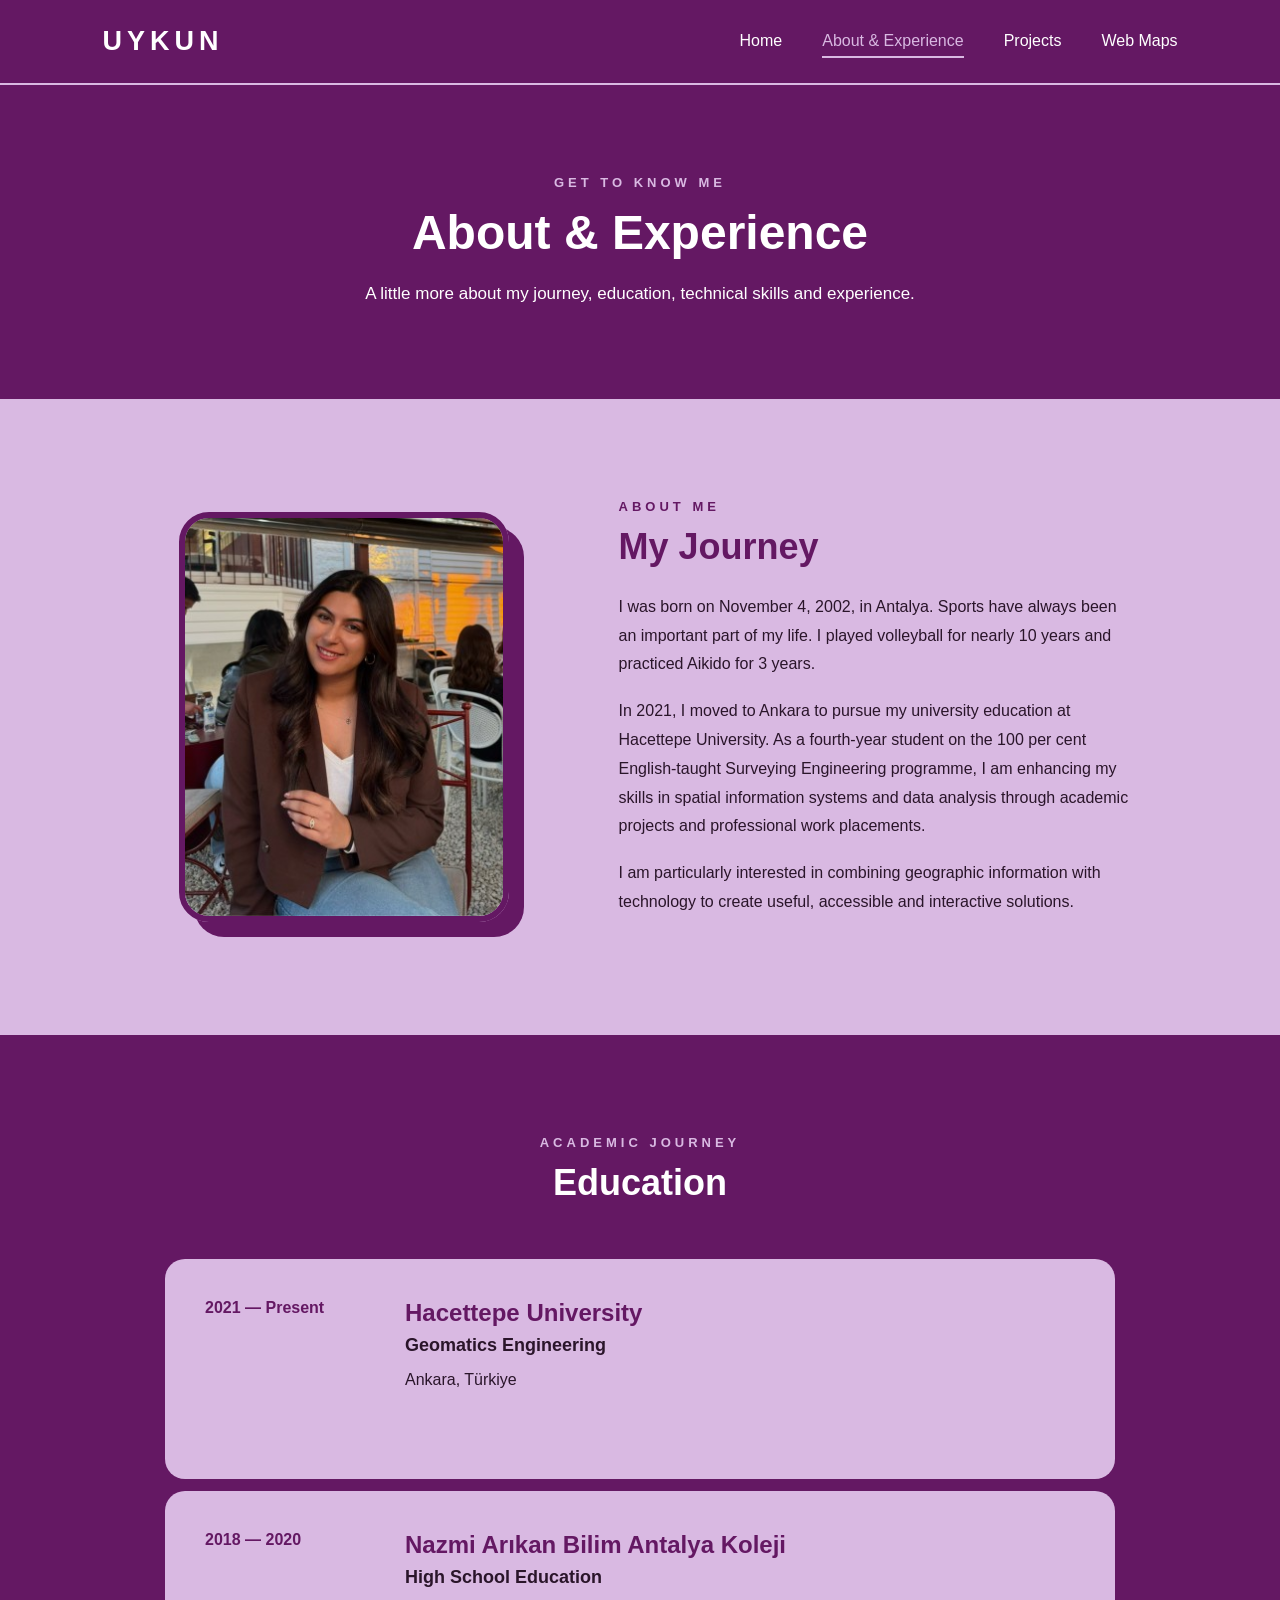
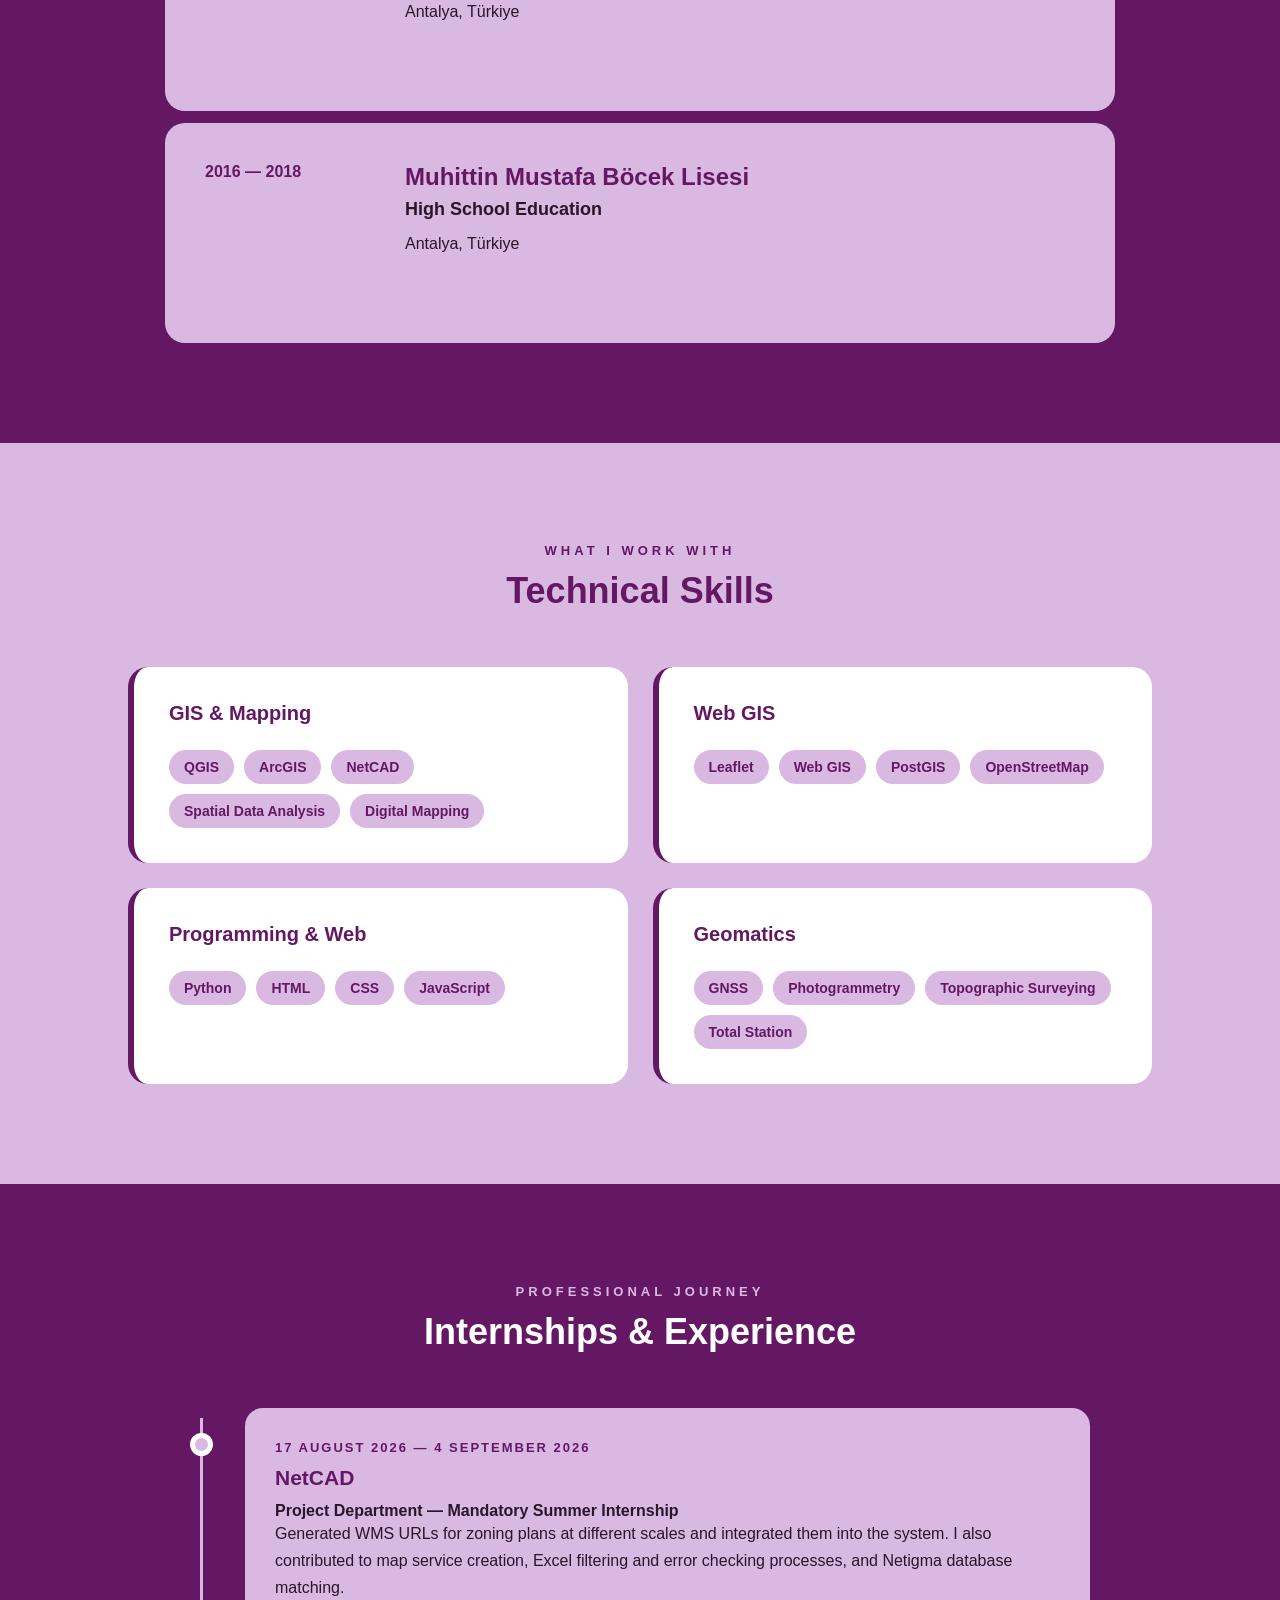
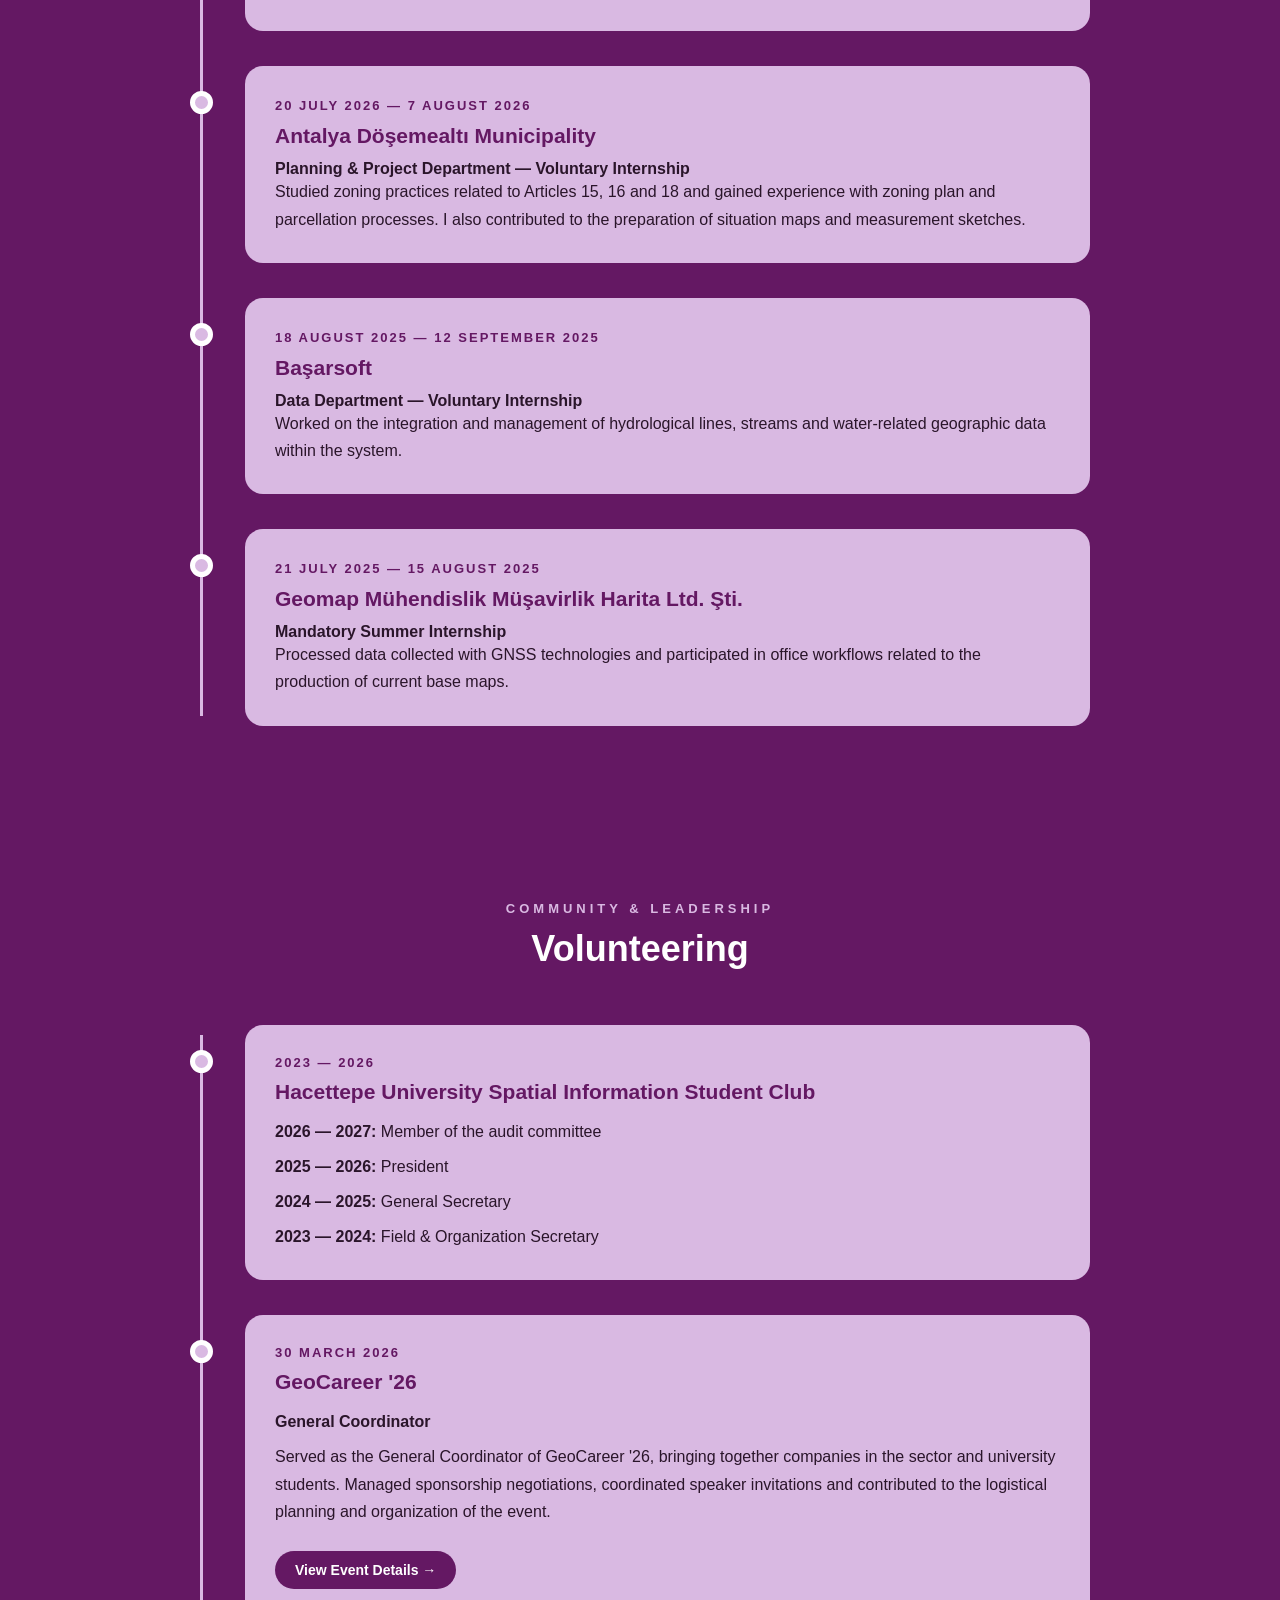
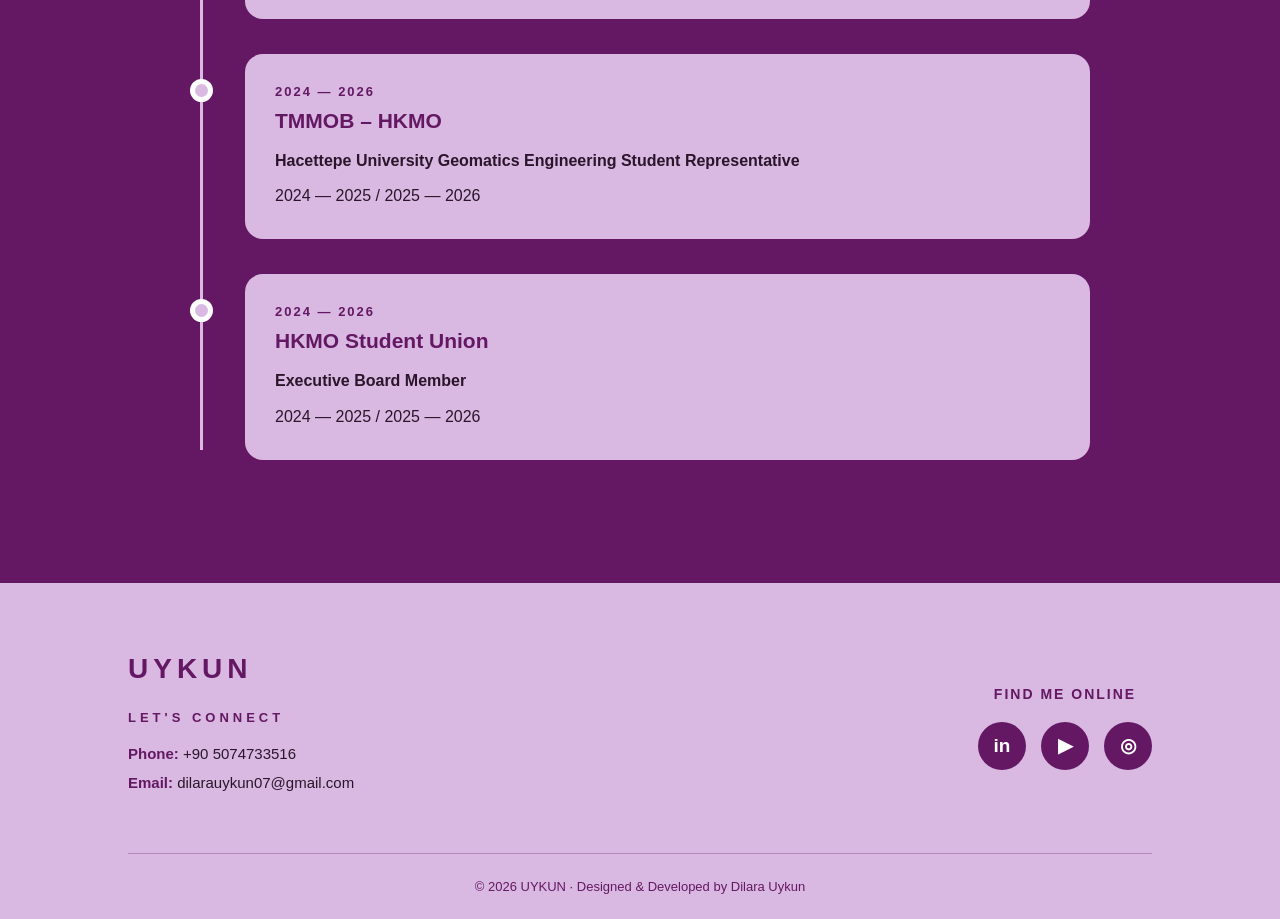
==== about.html @ 628c5885 "Initial portfolio website" ====
<!DOCTYPE html>
<html lang="en">

<head>
    <meta charset="UTF-8">
    <meta name="viewport" content="width=device-width, initial-scale=1.0">

    <title>About & Experience | Uykun</title>

    <link rel="stylesheet" href="css/style.css">
</head>


<body>

    <!-- =========================
         NAVIGATION BAR
    ========================= -->

    <nav class="navbar">

    <a href="index.html" class="logo">UYKUN</a>

    <ul class="nav-links">
        <li><a href="index.html">Home</a></li>

        <li>
            <a href="about.html" class="active">
                About & Experience
            </a>
        </li>

        <li><a href="projects.html">Projects</a></li>

        <li><a href="maps.html">Web Maps</a></li>
    </ul>

</nav>


    <!-- =========================
         ABOUT PAGE HEADER
    ========================= -->

    <section class="about-page-header">

        <p>GET TO KNOW ME</p>

        <h1>About & Experience</h1>

        <p class="about-page-subtitle">
            A little more about my journey, education,
            technical skills and experience.
        </p>

    </section>


    <!-- =========================
         ABOUT ME
    ========================= -->

    <section class="about-me-section">

        <div class="about-me-image">

            <img
                src="images/profile.jpg"
                alt="Dilara Uykun"
            >

        </div>


        <div class="about-me-content">

            <p class="about-small-title">ABOUT ME</p>

            <h2>My Journey</h2>

            <p>
                I was born on November 4, 2002, in Antalya.
                Sports have always been an important part of my life.
                I played volleyball for nearly 10 years and practiced
                Aikido for 3 years.
            </p>

            <p>
                In 2021, I moved to Ankara to pursue my university
                education at Hacettepe University. As a fourth-year 
                student on the 100 per cent English-taught Surveying Engineering programme,
                I am enhancing my skills in spatial information systems and data analysis
                through academic projects and professional work placements.
            </p>

            <p>
                I am particularly interested in combining geographic
                information with technology to create useful,
                accessible and interactive solutions.
            </p>

        </div>

    </section>


    <!-- =========================
     EDUCATION
========================= -->

<section class="education-section">

    <div class="about-section-heading">
        <p>ACADEMIC JOURNEY</p>
        <h2>Education</h2>
    </div>


    <div class="education-list">

        <!-- UNIVERSITY -->

        <div class="education-card">

            <div class="education-year">
                2021 — Present
            </div>

            <div class="education-info">

                <h3>Hacettepe University</h3>

                <h4>Geomatics Engineering</h4>

                <p>Ankara, Türkiye</p>

            </div>

        </div>


        <!-- HIGH SCHOOL 2 -->

        <div class="education-card">

            <div class="education-year">
                2018 — 2020
            </div>

            <div class="education-info">

                <h3>Nazmi Arıkan Bilim Antalya Koleji</h3>

                <h4>High School Education</h4>

                <p>Antalya, Türkiye</p>

            </div>

        </div>


        <!-- HIGH SCHOOL 1 -->

        <div class="education-card">

            <div class="education-year">
                2016 — 2018
            </div>

            <div class="education-info">

                <h3>Muhittin Mustafa Böcek Lisesi</h3>

                <h4>High School Education</h4>

                <p>Antalya, Türkiye</p>

            </div>

        </div>

    </div>

</section>


    <!-- =========================
         TECHNICAL SKILLS
    ========================= -->

    <section class="skills-section">

        <div class="skills-heading">

            <p>WHAT I WORK WITH</p>

            <h2>Technical Skills</h2>

        </div>


        <div class="skills-grid">


            <!-- GIS -->

            <div class="skill-box">

                <h3>GIS & Mapping</h3>

                <div class="skill-tags">
                    <span>QGIS</span>
                    <span>ArcGIS</span>
                    <span>NetCAD</span>
                    <span>Spatial Data Analysis</span>
                    <span>Digital Mapping</span>
                </div>

            </div>


            <!-- WEB GIS -->

            <div class="skill-box">

                <h3>Web GIS</h3>

                <div class="skill-tags">
                    <span>Leaflet</span>
                    <span>Web GIS</span>
                    <span>PostGIS</span>
                    <span>OpenStreetMap</span>
                </div>

            </div>


            <!-- PROGRAMMING -->

            <div class="skill-box">

                <h3>Programming & Web</h3>

                <div class="skill-tags">
                    <span>Python</span>
                    <span>HTML</span>
                    <span>CSS</span>
                    <span>JavaScript</span>
                </div>

            </div>


            <!-- GEOMATICS -->

            <div class="skill-box">

                <h3>Geomatics</h3>

                <div class="skill-tags">
                    <span>GNSS</span>
                    <span>Photogrammetry</span>
                    <span>Topographic Surveying</span>
                    <span>Total Station</span>
                </div>

            </div>


        </div>

    </section>


    <!-- =========================
     EXPERIENCE
========================= -->

<section class="experience-section">

    <div class="about-section-heading">
        <p>PROFESSIONAL JOURNEY</p>
        <h2>Internships & Experience</h2>
    </div>


    <div class="timeline">

        <!-- NETCAD -->

        <div class="timeline-item">

            <div class="timeline-dot"></div>

            <div class="timeline-content">

                <span>17 AUGUST 2026 — 4 SEPTEMBER 2026</span>

                <h3>NetCAD</h3>

                <h4>Project Department — Mandatory Summer Internship</h4>

                <p>
                    Generated WMS URLs for zoning plans at different scales
                    and integrated them into the system. I also contributed
                    to map service creation, Excel filtering and error
                    checking processes, and Netigma database matching.
                </p>

            </div>

        </div>


        <!-- DÖŞEMEALTI MUNICIPALITY -->

        <div class="timeline-item">

            <div class="timeline-dot"></div>

            <div class="timeline-content">

                <span>20 JULY 2026 — 7 AUGUST 2026</span>

                <h3>Antalya Döşemealtı Municipality</h3>

                <h4>Planning & Project Department — Voluntary Internship</h4>

                <p>
                    Studied zoning practices related to Articles 15, 16
                    and 18 and gained experience with zoning plan and
                    parcellation processes. I also contributed to the
                    preparation of situation maps and measurement sketches.
                </p>

            </div>

        </div>


        <!-- BAŞARSOFT -->

        <div class="timeline-item">

            <div class="timeline-dot"></div>

            <div class="timeline-content">

                <span>18 AUGUST 2025 — 12 SEPTEMBER 2025</span>

                <h3>Başarsoft</h3>

                <h4>Data Department — Voluntary Internship</h4>

                <p>
                    Worked on the integration and management of
                    hydrological lines, streams and water-related
                    geographic data within the system.
                </p>

            </div>

        </div>


        <!-- GEOMAP -->

        <div class="timeline-item">

            <div class="timeline-dot"></div>

            <div class="timeline-content">

                <span>21 JULY 2025 — 15 AUGUST 2025</span>

                <h3>Geomap Mühendislik Müşavirlik Harita Ltd. Şti.</h3>

                <h4>Mandatory Summer Internship</h4>

                <p>
                    Processed data collected with GNSS technologies
                    and participated in office workflows related to
                    the production of current base maps.
                </p>

            </div>

        </div>

    </div>

</section>
<!-- =====================================================
     VOLUNTEERING
===================================================== -->

<section class="volunteering-section">

    <!-- TITLE -->

    <div class="volunteering-heading">

        <p>COMMUNITY & LEADERSHIP</p>

        <h2>Volunteering</h2>

    </div>


    <!-- TIMELINE -->

    <div class="volunteering-timeline">


        <!-- =================================================
             01 - SPATIAL INFORMATION STUDENT CLUB
        ================================================== -->

        <div class="volunteer-item">

            <div class="volunteer-dot"></div>

            <div class="volunteer-content">

                <span>2023 — 2026</span>

                <h3>
                    Hacettepe University Spatial Information Student Club
                </h3>

                <p>
                    <strong>2026 — 2027:</strong>
                    Member of the audit committee
                </p>

                <p>
                    <strong>2025 — 2026:</strong>
                    President
                </p>

                <p>
                    <strong>2024 — 2025:</strong>
                    General Secretary
                </p>

                <p>
                    <strong>2023 — 2024:</strong>
                    Field & Organization Secretary
                </p>

            </div>

        </div>


        <!-- =================================================
             02 - GEOCAREER '26
        ================================================== -->

        <div class="volunteer-item">

            <div class="volunteer-dot"></div>

            <div class="volunteer-content">

                <span>30 MARCH 2026</span>

                <h3>GeoCareer '26</h3>

                <p>
                    <strong>General Coordinator</strong>
                </p>

                <p>
                    Served as the General Coordinator of GeoCareer '26,
                    bringing together companies in the sector and
                    university students.
                    Managed sponsorship negotiations, coordinated
                    speaker invitations and contributed to the
                    logistical planning and organization of the event.
                </p>
                
                <a href="geocareer.html" class="experience-detail-button">
                    View Event Details →
                </a>
            </div>

        </div>


        <!-- =================================================
             03 - TMMOB / HKMO
        ================================================== -->

        <div class="volunteer-item">

            <div class="volunteer-dot"></div>

            <div class="volunteer-content">

                <span>2024 — 2026</span>

                <h3>TMMOB – HKMO</h3>

                <p>
                    <strong>
                        Hacettepe University Geomatics Engineering
                        Student Representative
                    </strong>
                </p>

                <p>
                    2024 — 2025 / 2025 — 2026
                </p>

            </div>

        </div>


        <!-- =================================================
             04 - HKMO STUDENT UNION
        ================================================== -->

        <div class="volunteer-item">

            <div class="volunteer-dot"></div>

            <div class="volunteer-content">

                <span>2024 — 2026</span>

                <h3>HKMO Student Union</h3>

                <p>
                    <strong>Executive Board Member</strong>
                </p>

                <p>
                    2024 — 2025 / 2025 — 2026
                </p>

            </div>

        </div>


    </div>

</section>

<!-- =========================
     CONTACT / FOOTER
========================= -->

<footer class="footer">

    <div class="footer-content">

        <!-- LEFT SIDE -->
        <div class="footer-left">

            <h2>UYKUN</h2>

            <p class="footer-title">LET'S CONNECT</p>

            <div class="contact-info">

                <p>
                    <strong>Phone:</strong>
                    <a href="tel:+905074733516">
                        +90 5074733516
                    </a>
                </p>

                <p>
                    <strong>Email:</strong>
                    <a href="mailto:dilarauykun07@gmail.com">
                        dilarauykun07@gmail.com
                    </a>
                </p>

            </div>

        </div>


        <!-- RIGHT SIDE -->
        <div class="footer-right">

            <p>FIND ME ONLINE</p>

            <div class="social-links">

                <!-- LINKEDIN -->
                <a href="https://www.linkedin.com/in/dilara-uykun-141466331/?isSelfProfile=true"
                   target="_blank"
                   rel="noopener noreferrer"
                   class="social-button"
                   aria-label="LinkedIn">
                    in
                </a>

                <!-- YOUTUBE -->
                <a href="https://www.youtube.com/@Uykundilara_"
                   target="_blank"
                   rel="noopener noreferrer"
                   class="social-button"
                   aria-label="YouTube">
                    ▶
                </a>

                <!-- INSTAGRAM -->
                <a href="https://www.instagram.com/uykundilara_/?hl=tr"
                   target="_blank"
                   rel="noopener noreferrer"
                   class="social-button"
                   aria-label="Instagram">
                    ◎
                </a>

            </div>

        </div>

    </div>

    <!-- BOTTOM -->
    <div class="footer-bottom">

        <p>
            © 2026 UYKUN · Designed & Developed by Dilara Uykun
        </p>

    </div>

</footer>

</body>

</html>
---- css/style.css ----
/* =========================================================
   UYKUN - PERSONAL WEB GIS PORTFOLIO
   Main Stylesheet
========================================================= */


/* =========================================================
   1. GENERAL
========================================================= */

* {
    margin: 0;
    padding: 0;
    box-sizing: border-box;
}

html {
    scroll-behavior: smooth;
}

body {
    font-family: Arial, Helvetica, sans-serif;
    color: #2A152A;
    background-color: #D9B9E2;
}

a {
    text-decoration: none;
}


/* =========================================================
   2. NAVIGATION BAR
========================================================= */

.navbar {
    width: 100%;
    height: 85px;

    background-color: #641863;

    display: flex;
    align-items: center;
    justify-content: space-between;

    padding: 0 8%;
    
     /* Navbar altındaki açık mor çizgi */
    border-bottom: 2px solid #D9B9E2;
}


/* UYKUN LOGO */

.logo {
    color: #ffffff;

    font-size: 27px;
    font-weight: 700;

    letter-spacing: 5px;

    text-decoration: none;
}


/* NAVIGATION LINKS */

.nav-links {
    display: flex;
    align-items: center;

    gap: 40px;

    list-style: none;

    margin: 0;
    padding: 0;
}

.nav-links a {
    color: #ffffff;

    font-size: 16px;
    font-weight: 500;

    transition: 0.3s;
}

.nav-links a:hover {
    color: #D9B9E2;
}


/* =========================================================
   3. HERO / ABOUT INTRODUCTION
========================================================= */

.hero {
    min-height: 620px;

    background-color: #D9B9E2;

    display: flex;
    align-items: center;
    justify-content: space-between;

    padding: 70px 10%;
}


/* HERO LEFT SIDE */

.hero-text {
    width: 52%;
}


/* HELLO I'M */

.small-title {
    color: #641863;

    font-size: 14px;
    font-weight: bold;

    letter-spacing: 4px;

    margin-bottom: 15px;
}


/* DILARA UYKUN */

.hero h1 {
    color: #641863;

    font-size: 64px;

    margin-bottom: 10px;
}


/* GEOMATICS ENGINEERING STUDENT */

.hero h2 {
    color: #2A152A;

    font-size: 23px;
    font-weight: 500;

    margin-bottom: 25px;
}


/* ABOUT TEXT */

.hero-description {
    max-width: 650px;

    font-size: 17px;
    line-height: 1.8;

    margin-bottom: 35px;
}


/* ABOUT ME BUTTON */

.about-button {
    display: inline-block;

    background-color: #641863;
    color: #ffffff;

    padding: 14px 28px;

    border-radius: 30px;

    font-weight: bold;

    transition: 0.3s;
}

.about-button:hover {
    background-color: #4d124c;

    transform: translateY(-3px);
}


/* =========================================================
   4. HERO IMAGE
========================================================= */

.hero-image {
    width: 38%;

    display: flex;
    justify-content: center;
}

.hero-image img {
    width: 360px;
    height: 430px;

    object-fit: cover;

    border-radius: 30px;

    border: 6px solid #641863;

    box-shadow: 15px 15px 0 #641863;
}


/* =========================================================
   5. ABOUT SUMMARY
========================================================= */

.about-summary {
    background-color: #641863;

    padding: 90px 10% 110px;

    color: #ffffff;
}


/* ABOUT SECTION TITLE */

.section-heading {
    text-align: center;

    margin-bottom: 55px;
}


/* ABOUT ME */

.section-heading p {
    color: #D9B9E2;

    font-size: 13px;
    font-weight: bold;

    letter-spacing: 4px;

    margin-bottom: 12px;
}


/* A LITTLE ABOUT MY JOURNEY */

.section-heading h2 {
    color: #ffffff;

    font-size: 36px;
    font-weight: bold;
}


/* =========================================================
   6. ABOUT CARDS
========================================================= */

.cards {
    display: flex;
    justify-content: center;

    gap: 30px;
}


/* INDIVIDUAL CARD */

.card {
    width: 32%;

    min-height: 300px;

    background-color: #D9B9E2;
    color: #2A152A;

    padding: 40px 30px;

    border-radius: 20px;

    transition: 0.3s;
}

.card:hover {
    transform: translateY(-10px);

    box-shadow: 0 15px 30px rgba(0, 0, 0, 0.15);
}


/* CARD ICON */

.card-icon {
    font-size: 35px;

    margin-bottom: 25px;
}


/* CARD TITLE */

.card h3 {
    color: #641863;

    font-size: 20px;

    margin-bottom: 18px;
}


/* CARD TEXT */

.card p {
    line-height: 1.7;

    margin-bottom: 25px;
}


/* LEARN MORE */

.card a {
    color: #641863;

    font-weight: bold;
}


/* =========================================================
   7. HOME PROJECTS
========================================================= */

.home-projects {
    background-color: #D9B9E2;

    padding: 100px 10%;
}


/* PROJECTS HEADING */

.projects-heading {
    text-align: center;

    margin-bottom: 50px;
}


/* MY WORK */

.projects-heading > p:first-child {
    color: #641863;

    font-size: 13px;
    font-weight: bold;

    letter-spacing: 4px;

    margin-bottom: 12px;
}


/* PROJECTS */

.projects-heading h2 {
    color: #641863;

    font-size: 36px;
    font-weight: bold;

    margin-bottom: 15px;
}


/* PROJECTS INTRO */

.projects-intro {
    max-width: 600px;

    margin-left: auto;
    margin-right: auto;

    font-size: 16px;
    line-height: 1.7;

    text-align: center;
}


/* =========================================================
   8. PROJECT LIST
========================================================= */

.project-list {
    display: flex;
    flex-direction: column;

    gap: 18px;
}


/* INDIVIDUAL PROJECT */

.project-item {
    min-height: 100px;

    background-color: #ffffff;

    border-radius: 15px;

    border-left: 6px solid #641863;

    padding: 25px 35px;

    display: flex;
    align-items: center;

    transition: 0.3s;
}


/* PROJECT NUMBER */

.project-number {
    color: #641863;

    font-size: 14px;
    font-weight: bold;

    margin-right: 35px;
}


/* PROJECT TITLE */

.project-item h3 {
    color: #2A152A;

    font-size: 19px;
    font-weight: 600;

    flex: 1;
}


/* PROJECT ARROW */

.project-arrow {
    color: #641863;

    font-size: 28px;

    transition: 0.3s;
}


/* PROJECT HOVER */

.project-item:hover {
    transform: translateX(10px);

    box-shadow: 0 10px 25px rgba(100, 24, 99, 0.15);
}

.project-item:hover .project-arrow {
    transform: translateX(6px);
}


/* =========================================================
   9. PROJECTS BUTTON
========================================================= */

.projects-button-container {
    margin-top: 45px;

    text-align: center;
}

.projects-button {
    display: inline-block;

    background-color: #641863;
    color: #ffffff;

    padding: 15px 30px;

    border-radius: 30px;

    font-weight: bold;

    transition: 0.3s;
}

.projects-button:hover {
    background-color: #4d124c;

    transform: translateY(-3px);
}


/* =========================================================
   10. HOME WEB MAP
========================================================= */

.home-map {
    background-color: #641863;

    padding: 100px 10% 110px;

    color: #ffffff;
}


/* WEB MAP HEADING */

.map-heading {
    text-align: center;

    margin-bottom: 50px;
}


/* WEB GIS */

.map-heading > p:first-child {
    color: #D9B9E2;

    font-size: 13px;
    font-weight: bold;

    letter-spacing: 4px;

    margin-bottom: 12px;
}


/* WEB MAP */

.map-heading h2 {
    color: #ffffff;

    font-size: 36px;
    font-weight: bold;

    margin-bottom: 15px;
}


/* WEB MAP DESCRIPTION */

.map-intro {
    max-width: 600px;

    margin-left: auto;
    margin-right: auto;

    color: #ffffff;

    font-size: 16px;
    line-height: 1.7;

    text-align: center;
}


/* =========================================================
   11. LEAFLET MAP
========================================================= */

.map-container {
    width: 100%;
    max-width: 1200px;

    margin: 0 auto;

    padding: 8px;

    background-color: #D9B9E2;

    border-radius: 22px;

    box-shadow: 0 15px 35px rgba(0, 0, 0, 0.20);
}


/* ACTUAL MAP */

#homeMap {
    width: 100%;
    height: 500px;

    border-radius: 16px;

    overflow: hidden;
}


/* =========================================================
   12. WEB MAP BUTTON
========================================================= */

.map-button-container {
    margin-top: 45px;

    text-align: center;
}

.map-button {
    display: inline-block;

    background-color: #D9B9E2;
    color: #641863;

    padding: 15px 30px;

    border-radius: 30px;

    font-weight: bold;

    transition: 0.3s;
}

.map-button:hover {
    background-color: #ffffff;

    transform: translateY(-3px);
}


/* =========================================================
   13. RESPONSIVE DESIGN
========================================================= */

@media (max-width: 850px) {


    /* NAVBAR */

    .navbar {
        height: auto;

        padding: 25px 8%;

        flex-direction: column;

        gap: 20px;
    }

    .nav-links {
        gap: 15px;

        flex-wrap: wrap;

        justify-content: center;
    }


    /* HERO */

    .hero {
        flex-direction: column;

        text-align: center;

        padding: 60px 8%;
    }

    .hero-text {
        width: 100%;
    }

    .hero h1 {
        font-size: 45px;
    }

    .hero-description {
        margin-left: auto;
        margin-right: auto;
    }


    /* HERO IMAGE */

    .hero-image {
        width: 100%;

        margin-top: 60px;
    }

    .hero-image img {
        width: 280px;
        height: 350px;
    }


    /* ABOUT CARDS */

    .cards {
        flex-direction: column;
    }

    .card {
        width: 100%;
    }


    /* PROJECTS */

    .home-projects {
        padding: 70px 8%;
    }

    .project-item {
        padding: 22px 20px;
    }

    .project-number {
        margin-right: 20px;
    }

    .project-item h3 {
        font-size: 16px;
    }


    /* WEB MAP */

    .home-map {
        padding: 70px 8%;
    }

    #homeMap {
        height: 350px;
    }

    .map-container {
        padding: 6px;
    }

}


/* =========================================================
   14. SMALL MOBILE SCREENS
========================================================= */

@media (max-width: 550px) {

    .logo {
        font-size: 23px;
    }

    .nav-links {
        flex-direction: column;

        gap: 12px;
    }

    .hero h1 {
        font-size: 38px;
    }

    .hero h2 {
        font-size: 20px;
    }

    .section-heading h2,
    .projects-heading h2,
    .map-heading h2 {
        font-size: 30px;
    }

    .project-item {
        padding: 20px 15px;
    }

    .project-number {
        margin-right: 15px;
    }

    #homeMap {
        height: 300px;
    }

}
/* =========================================================
   ABOUT & EXPERIENCE PAGE
========================================================= */


/* =========================================================
   ABOUT PAGE HEADER
========================================================= */

.about-page-header {
    background-color: #641863;
    color: #ffffff;

    padding: 90px 10%;

    text-align: center;
}

.about-page-header > p:first-child {
    color: #D9B9E2;

    font-size: 13px;
    font-weight: bold;

    letter-spacing: 4px;

    margin-bottom: 15px;
}

.about-page-header h1 {
    font-size: 48px;

    margin-bottom: 20px;
}

.about-page-subtitle {
    max-width: 600px;

    margin: 0 auto;

    font-size: 17px;
    line-height: 1.7;
}


/* =========================================================
   ABOUT ME
========================================================= */

.about-me-section {
    background-color: #D9B9E2;

    padding: 100px 10%;

    display: flex;
    align-items: center;
    justify-content: center;

    gap: 80px;
}


/* ABOUT IMAGE */

.about-me-image {
    width: 38%;

    display: flex;
    justify-content: center;
}

.about-me-image img {
    width: 330px;
    height: 410px;

    object-fit: cover;

    border-radius: 30px;

    border: 6px solid #641863;

    box-shadow: 15px 15px 0 #641863;
}


/* ABOUT TEXT */

.about-me-content {
    width: 50%;
}

.about-small-title {
    color: #641863;

    font-size: 13px;
    font-weight: bold;

    letter-spacing: 4px;

    margin-bottom: 12px;
}

.about-me-content h2 {
    color: #641863;

    font-size: 36px;

    margin-bottom: 25px;
}

.about-me-content p:not(.about-small-title) {
    font-size: 16px;
    line-height: 1.8;

    margin-bottom: 18px;
}


/* =========================================================
   EDUCATION
========================================================= */

.education-section {
    background-color: #641863;
    color: #ffffff;

    padding: 100px 10%;
}

/* EDUCATION LIST */

.education-list {
    max-width: 950px;
    margin: 0 auto;

    display: flex;
    flex-direction: column;

    gap: 12px;
}

/* EDUCATION CARD */

.education-card {
    width: 100%;
    min-height: 220px;

    background-color: #D9B9E2;
    color: #2A152A;

    padding: 40px 50px;

    border-radius: 20px;

    display: flex;
    align-items: flex-start;

    gap: 50px;

    transition: 0.3s;
}

/* REUSABLE DARK SECTION HEADING */

.about-section-heading {
    text-align: center;

    margin-bottom: 55px;
}

.about-section-heading p {
    color: #D9B9E2;

    font-size: 13px;
    font-weight: bold;

    letter-spacing: 4px;

    margin-bottom: 12px;
}

.about-section-heading h2 {
    color: #ffffff;

    font-size: 36px;
}


/* EDUCATION CARD */

.education-card {
    max-width: 950px;

    margin: 0 auto;

    background-color: #D9B9E2;
    color: #2A152A;

    padding: 40px;

    border-radius: 20px;

    display: flex;

    gap: 50px;

    transition: 0.3s;
}

.education-card:hover {
    transform: translateY(-7px);

    box-shadow: 0 15px 30px rgba(0, 0, 0, 0.20);
}

.education-year {
    min-width: 150px;

    color: #641863;

    font-weight: bold;
}

.education-info h3 {
    color: #641863;

    font-size: 24px;

    margin-bottom: 8px;
}

.education-info h4 {
    font-size: 18px;

    margin-bottom: 10px;
}

.education-info p {
    line-height: 1.7;

    margin-bottom: 10px;
}


/* =========================================================
   TECHNICAL SKILLS
========================================================= */

.skills-section {
    background-color: #D9B9E2;

    padding: 100px 10%;
}


/* SKILLS HEADING */

.skills-heading {
    text-align: center;

    margin-bottom: 55px;
}

.skills-heading p {
    color: #641863;

    font-size: 13px;
    font-weight: bold;

    letter-spacing: 4px;

    margin-bottom: 12px;
}

.skills-heading h2 {
    color: #641863;

    font-size: 36px;
}


/* SKILLS GRID */

.skills-grid {
    max-width: 1100px;

    margin: 0 auto;

    display: grid;

    grid-template-columns: repeat(2, 1fr);

    gap: 25px;
}


/* SKILL BOX */

.skill-box {
    background-color: #ffffff;

    padding: 35px;

    border-radius: 20px;

    border-left: 6px solid #641863;

    transition: 0.3s;
}

.skill-box:hover {
    transform: translateY(-7px);

    box-shadow: 0 12px 25px rgba(100, 24, 99, 0.15);
}

.skill-box h3 {
    color: #641863;

    font-size: 20px;

    margin-bottom: 25px;
}


/* SKILL TAGS */

.skill-tags {
    display: flex;

    flex-wrap: wrap;

    gap: 10px;
}

.skill-tags span {
    background-color: #D9B9E2;
    color: #641863;

    padding: 9px 15px;

    border-radius: 20px;

    font-size: 14px;
    font-weight: 600;
}


/* =========================================================
   EXPERIENCE
========================================================= */

.experience-section {
    background-color: #641863;
    color: #ffffff;

    padding: 100px 10% 120px;
}


/* TIMELINE */

.timeline {
    max-width: 900px;

    margin: 0 auto;

    position: relative;
}


/* VERTICAL LINE */

.timeline::before {
    content: "";

    position: absolute;

    left: 10px;
    top: 10px;
    bottom: 10px;

    width: 3px;

    background-color: #D9B9E2;
}


/* TIMELINE ITEM */

.timeline-item {
    position: relative;

    padding-left: 55px;

    margin-bottom: 35px;
}


/* TIMELINE DOT */

.timeline-dot {
    position: absolute;

    left: 0;
    top: 25px;

    width: 23px;
    height: 23px;

    background-color: #D9B9E2;

    border: 5px solid #ffffff;

    border-radius: 50%;

    z-index: 2;
}


/* TIMELINE CARD */

.timeline-content {
    background-color: #D9B9E2;
    color: #2A152A;

    padding: 30px;

    border-radius: 18px;

    transition: 0.3s;
}

.timeline-content:hover {
    transform: translateX(8px);
}

.timeline-content span {
    color: #641863;

    font-size: 13px;
    font-weight: bold;

    letter-spacing: 2px;
}

.timeline-content h3 {
    color: #641863;

    font-size: 21px;

    margin: 10px 0 12px;
}

.timeline-content p {
    line-height: 1.7;
}


/* =========================================================
   ABOUT PAGE RESPONSIVE
========================================================= */

@media (max-width: 850px) {

    .about-page-header h1 {
        font-size: 38px;
    }


    /* ABOUT ME */

    .about-me-section {
        flex-direction: column;

        padding: 70px 8%;

        gap: 60px;
    }

    .about-me-image,
    .about-me-content {
        width: 100%;
    }

    .about-me-content {
        text-align: center;
    }

    .about-me-image img {
        width: 280px;
        height: 350px;
    }


    /* EDUCATION */

    .education-section {
        padding: 70px 8%;
    }

    .education-card {
        flex-direction: column;

        gap: 15px;
    }


    /* SKILLS */

    .skills-section {
        padding: 70px 8%;
    }

    .skills-grid {
        grid-template-columns: 1fr;
    }


    /* EXPERIENCE */

    .experience-section {
        padding: 70px 8%;
    }

}
.nav-links a.active {
    color: #D9B9E2;
    border-bottom: 2px solid #D9B9E2;
    padding-bottom: 6px;
}

/* =========================================================
   ABOUT PAGE - PROJECTS
========================================================= */

.about-projects-section {
    background-color: #D9B9E2;
    padding: 100px 10% 110px;
}


/* PROJECTS HEADING */

.about-projects-heading {
    text-align: center;
    margin-bottom: 55px;
}

.about-projects-heading > p:first-child {
    color: #641863;

    font-size: 13px;
    font-weight: bold;
    letter-spacing: 4px;

    margin-bottom: 12px;
}

.about-projects-heading h2 {
    color: #641863;

    font-size: 36px;

    margin-bottom: 15px;
}

.about-projects-intro {
    max-width: 600px;

    margin: 0 auto;

    font-size: 16px;
    line-height: 1.7;

    text-align: center;
}


/* PROJECT LIST */

.about-projects-list {
    max-width: 1200px;

    margin: 0 auto;

    display: flex;
    flex-direction: column;

    gap: 15px;
}


/* PROJECT CARD */

.about-project-card {
    width: 100%;

    background-color: #ffffff;

    padding: 35px 40px;

    border-radius: 20px;

    border-left: 6px solid #641863;

    display: flex;

    gap: 35px;

    transition: 0.3s;
}

.about-project-card:hover {
    transform: translateX(8px);

    box-shadow: 0 12px 25px rgba(100, 24, 99, 0.15);
}


/* PROJECT NUMBER */

.about-project-number {
    color: #641863;

    font-size: 15px;
    font-weight: bold;

    padding-top: 5px;
}


/* PROJECT CONTENT */

.about-project-content {
    flex: 1;
}

.about-project-content h3 {
    color: #641863;

    font-size: 21px;

    margin-bottom: 12px;
}

.about-project-content p {
    color: #2A152A;

    line-height: 1.7;

    margin-bottom: 18px;
}


/* TECHNOLOGY TAGS */

.project-technologies {
    display: flex;

    flex-wrap: wrap;

    gap: 8px;
}

.project-technologies span {
    background-color: #D9B9E2;
    color: #641863;

    padding: 7px 13px;

    border-radius: 20px;

    font-size: 13px;
    font-weight: 600;
}


/* VIEW PROJECTS BUTTON */

.about-project-button-container {
    text-align: center;

    margin-top: 45px;
}

.about-project-button {
    display: inline-block;

    background-color: #641863;
    color: #ffffff;

    padding: 15px 30px;

    border-radius: 30px;

    font-weight: bold;

    transition: 0.3s;
}

.about-project-button:hover {
    background-color: #4d124c;

    transform: translateY(-3px);
}


/* RESPONSIVE */

@media (max-width: 850px) {

    .about-projects-section {
        padding: 70px 8%;
    }

    .about-project-card {
        padding: 30px 25px;

        gap: 20px;
    }

}

/* =========================================================
   FOOTER / CONTACT
========================================================= */

.footer {
    background-color: #D9B9E2;
    color: #641863;

    padding: 70px 10% 25px;

    border-top: 3px solid #641863;
}


/* MAIN FOOTER CONTENT */

.footer-content {
    max-width: 1200px;

    margin: 0 auto;

    display: flex;
    justify-content: space-between;
    align-items: center;

    gap: 60px;

    padding-bottom: 50px;
}


/* LEFT SIDE */

.footer-left h2 {
    color: #641863;

    font-size: 28px;
    letter-spacing: 5px;

    margin-bottom: 25px;
}

.footer-title {
    color: #641863;

    font-size: 13px;
    font-weight: bold;

    letter-spacing: 4px;

    margin-bottom: 20px;
}


/* CONTACT INFORMATION */

.contact-info p {
    color: #2A152A;

    margin-bottom: 12px;

    font-size: 15px;
}

.contact-info strong {
    color: #641863;
}

.contact-info a {
    color: #2A152A;

    transition: 0.3s;
}

.contact-info a:hover {
    color: #641863;
}


/* RIGHT SIDE */

.footer-right {
    text-align: center;
}

.footer-right > p {
    color: #641863;

    font-size: 14px;
    font-weight: bold;

    letter-spacing: 2px;

    margin-bottom: 20px;
}


/* SOCIAL MEDIA */

.social-links {
    display: flex;
    justify-content: center;

    gap: 15px;
}


/* SOCIAL BUTTON */

.social-button {
    width: 48px;
    height: 48px;

    background-color: #641863;
    color: #ffffff;

    border-radius: 50%;

    display: flex;
    align-items: center;
    justify-content: center;

    font-size: 19px;
    font-weight: bold;

    transition: 0.3s;
}

.social-button:hover {
    background-color: #4d124c;

    transform: translateY(-5px);
}


/* FOOTER BOTTOM */

.footer-bottom {
    max-width: 1200px;

    margin: 0 auto;

    padding-top: 25px;

    border-top: 1px solid rgba(100, 24, 99, 0.3);

    text-align: center;
}

.footer-bottom p {
    color: #641863;

    font-size: 13px;
}


/* =========================================================
   FOOTER RESPONSIVE
========================================================= */

@media (max-width: 850px) {

    .footer {
        padding: 60px 8% 25px;
    }

    .footer-content {
        flex-direction: column;

        text-align: center;

        gap: 40px;
    }

    .footer-left {
        text-align: center;
    }

}

/* =========================================================
   PROJECTS PAGE
========================================================= */


/* -------------------------
   PROJECTS HEADER
------------------------- */

.projects-page-header {
    background-color: #641863;
    color: #ffffff;

    padding: 90px 10%;

    text-align: center;
}


.projects-page-header > p:first-child {
    color: #D9B9E2;

    font-size: 13px;
    font-weight: bold;

    letter-spacing: 4px;

    margin-bottom: 15px;
}


.projects-page-header h1 {
    color: #ffffff;

    font-size: 48px;

    margin-bottom: 20px;
}


.projects-page-subtitle {
    max-width: 650px;

    margin: 0 auto;

    font-size: 17px;
    line-height: 1.7;
}



/* =========================================================
   PROJECTS SECTION
========================================================= */

.projects-page-section {
    background-color: #D9B9E2;

    padding: 100px 10% 110px;
}


.projects-page-container {
    width: 100%;

    max-width: 1200px;

    margin: 0 auto;

    display: flex;
    flex-direction: column;

    gap: 25px;
}



/* =========================================================
   PROJECT CARD
========================================================= */

.project-detail-card {
    width: 100%;

    background-color: #ffffff;

    padding: 45px 50px;

    border-radius: 22px;

    border-left: 7px solid #641863;

    display: flex;

    gap: 45px;

    transition: 0.3s;
}


.project-detail-card:hover {
    transform: translateY(-7px);

    box-shadow: 0 15px 35px rgba(100, 24, 99, 0.16);
}



/* =========================================================
   PROJECT NUMBER
========================================================= */

.project-detail-number {
    color: #641863;

    font-size: 20px;
    font-weight: bold;

    letter-spacing: 2px;

    padding-top: 5px;

    min-width: 40px;
}



/* =========================================================
   PROJECT CONTENT
========================================================= */

.project-detail-content {
    flex: 1;
}


.project-category {
    color: #641863;

    font-size: 12px;
    font-weight: bold;

    letter-spacing: 3px;

    margin-bottom: 12px;
}


.project-detail-content h2 {
    color: #641863;

    font-size: 25px;

    line-height: 1.35;

    margin-bottom: 20px;
}


.project-description {
    color: #2A152A;

    font-size: 15.5px;

    line-height: 1.8;

    margin-bottom: 12px;
}



/* =========================================================
   PROJECT TAGS
========================================================= */

.project-tags {
    display: flex;

    flex-wrap: wrap;

    gap: 9px;

    margin-top: 25px;
}


.project-tags span {
    background-color: #D9B9E2;

    color: #641863;

    padding: 8px 14px;

    border-radius: 20px;

    font-size: 13px;
    font-weight: 600;
}



/* =========================================================
   PROJECT AWARD
========================================================= */

.project-top-line {
    display: flex;

    align-items: center;
    justify-content: space-between;

    gap: 20px;
}


.project-award {
    background-color: #641863;

    color: #ffffff;

    padding: 8px 15px;

    border-radius: 20px;

    font-size: 13px;
    font-weight: bold;

    white-space: nowrap;
}



/* =========================================================
   RESPONSIVE
========================================================= */

@media (max-width: 850px) {

    .projects-page-header {
        padding: 70px 8%;
    }


    .projects-page-header h1 {
        font-size: 38px;
    }


    .projects-page-section {
        padding: 70px 8%;
    }


    .project-detail-card {
        padding: 30px 25px;

        gap: 20px;
    }


    .project-detail-number {
        font-size: 17px;

        min-width: 30px;
    }


    .project-detail-content h2 {
        font-size: 21px;
    }


    .project-top-line {
        flex-direction: column;

        align-items: flex-start;

        gap: 10px;
    }

}

/* =========================================================
   PROJECT GALLERY
========================================================= */

.project-gallery-section {
    background-color: #641863;

    padding: 90px 10% 100px;

    text-align: center;
}


/* =========================================================
   GALLERY HEADING
========================================================= */

.gallery-heading {
    margin-bottom: 45px;
}


.gallery-heading > p:first-child {
    color: #D9B9E2;

    font-size: 13px;
    font-weight: bold;

    letter-spacing: 4px;

    margin-bottom: 12px;
}


.gallery-heading h2 {
    color: #ffffff;

    font-size: 36px;

    margin-bottom: 15px;
}


.gallery-intro {
    color: #ffffff;

    max-width: 600px;

    margin: 0 auto;

    font-size: 16px;

    line-height: 1.7;
}


/* =========================================================
   GALLERY CONTAINER
========================================================= */

.gallery-container {
    width: 100%;

    max-width: 900px;

    margin: 0 auto;

    position: relative;
}


/* =========================================================
   IMAGE AREA
========================================================= */

.gallery-images {
    width: 100%;

    background-color: #2A152A;

    border: 5px solid #D9B9E2;

    border-radius: 25px;

    overflow: hidden;

    box-shadow: 0 15px 35px rgba(0, 0, 0, 0.25);
}


/* =========================================================
   EACH SLIDE
========================================================= */

.gallery-slide {
    display: none;
}


.gallery-slide.active-slide {
    display: block;
}


/* =========================================================
   IMAGE
========================================================= */

.gallery-slide img {
    width: 100%;

    height: 520px;

    object-fit: contain;

    display: block;

    background-color: #2A152A;
}


/* =========================================================
   CAPTION
========================================================= */

.gallery-caption {
    background-color: #D9B9E2;

    padding: 20px 25px;

    text-align: center;
}


.gallery-caption h3 {
    color: #641863;

    font-size: 19px;

    margin-bottom: 7px;
}


.gallery-caption p {
    color: #2A152A;

    font-size: 14px;

    line-height: 1.5;
}


/* =========================================================
   GALLERY ARROWS
========================================================= */

.gallery-arrow {
    width: 52px;
    height: 52px;

    position: absolute;

    top: 45%;

    transform: translateY(-50%);

    z-index: 10;

    border: none;

    border-radius: 50%;

    background-color: #D9B9E2;

    color: #641863;

    font-size: 27px;
    font-weight: bold;

    cursor: pointer;

    display: flex;

    align-items: center;
    justify-content: center;

    transition: 0.3s;

    box-shadow: 0 5px 15px rgba(0, 0, 0, 0.2);
}


/* ARROW HOVER */

.gallery-arrow:hover {
    background-color: #ffffff;

    transform: translateY(-50%) scale(1.1);
}


/* LEFT ARROW */

.gallery-prev {
    left: 20px;
}


/* RIGHT ARROW */

.gallery-next {
    right: 20px;
}


/* =========================================================
   GALLERY DOTS
========================================================= */

.gallery-dots {
    margin-top: 25px;

    display: flex;

    justify-content: center;

    gap: 11px;
}


.gallery-dot {
    width: 11px;
    height: 11px;

    background-color: rgba(217, 185, 226, 0.45);

    border-radius: 50%;

    cursor: pointer;

    transition: 0.3s;
}


.gallery-dot:hover {
    background-color: #ffffff;
}


.gallery-dot.active-dot {
    background-color: #D9B9E2;

    transform: scale(1.35);
}


/* =========================================================
   PROJECT GALLERY RESPONSIVE
========================================================= */

@media (max-width: 850px) {

    .project-gallery-section {
        padding: 70px 8%;
    }


    .gallery-heading h2 {
        font-size: 32px;
    }


    .gallery-slide img {
        height: 400px;
    }


    .gallery-arrow {
        width: 42px;
        height: 42px;

        font-size: 21px;
    }


    .gallery-prev {
        left: 10px;
    }


    .gallery-next {
        right: 10px;
    }


    .gallery-caption {
        padding: 18px 20px;
    }


    .gallery-caption h3 {
        font-size: 17px;
    }


    .gallery-caption p {
        font-size: 13px;
    }

}
/* =========================================================
   VOLUNTEERING SECTION
========================================================= */

.volunteering-section {
    background-color: #641863;

    color: #ffffff;

    padding: 20px 10% 120px;
}


/* =========================================================
   VOLUNTEERING HEADING
========================================================= */

.volunteering-heading {
    text-align: center;

    margin-bottom: 55px;
}


.volunteering-heading p {
    color: #D9B9E2;

    font-size: 13px;
    font-weight: bold;

    letter-spacing: 4px;

    margin-bottom: 12px;
}


.volunteering-heading h2 {
    color: #ffffff;

    font-size: 36px;
}


/* =========================================================
   VOLUNTEERING TIMELINE
========================================================= */

.volunteering-timeline {
    max-width: 900px;

    margin: 0 auto;

    position: relative;
}


/* VERTICAL LINE */

.volunteering-timeline::before {
    content: "";

    position: absolute;

    left: 10px;

    top: 10px;
    bottom: 10px;

    width: 3px;

    background-color: #D9B9E2;
}


/* =========================================================
   TIMELINE ITEM
========================================================= */

.volunteer-item {
    position: relative;

    padding-left: 55px;

    margin-bottom: 35px;
}


/* Remove extra space after final item */

.volunteer-item:last-child {
    margin-bottom: 0;
}


/* =========================================================
   TIMELINE DOT
========================================================= */

.volunteer-dot {
    position: absolute;

    left: 0;
    top: 25px;

    width: 23px;
    height: 23px;

    background-color: #D9B9E2;

    border: 5px solid #ffffff;

    border-radius: 50%;

    z-index: 2;
}


/* =========================================================
   VOLUNTEERING CARD
========================================================= */

.volunteer-content {
    background-color: #D9B9E2;

    color: #2A152A;

    padding: 30px;

    border-radius: 18px;

    transition: 0.3s;
}


/* HOVER EFFECT */

.volunteer-content:hover {
    transform: translateX(8px);
}


/* =========================================================
   DATE
========================================================= */

.volunteer-content span {
    display: block;

    color: #641863;

    font-size: 13px;
    font-weight: bold;

    letter-spacing: 2px;

    margin-bottom: 10px;
}


/* =========================================================
   TITLE
========================================================= */

.volunteer-content h3 {
    color: #641863;

    font-size: 21px;

    margin-bottom: 14px;
}


/* =========================================================
   TEXT
========================================================= */

.volunteer-content p {
    color: #2A152A;

    line-height: 1.7;

    margin-bottom: 8px;
}


.volunteer-content p:last-child {
    margin-bottom: 0;
}


.volunteer-content strong {
    color: #2A152A;

    font-weight: 700;
}


/* =========================================================
   RESPONSIVE
========================================================= */

@media (max-width: 850px) {

    .volunteering-section {
        padding: 30px 8% 80px;
    }


    .volunteering-heading h2 {
        font-size: 32px;
    }


    .volunteering-timeline::before {
        left: 8px;
    }


    .volunteer-item {
        padding-left: 45px;
    }


    .volunteer-dot {
        left: -2px;

        width: 22px;
        height: 22px;
    }


    .volunteer-content {
        padding: 25px;
    }


    .volunteer-content h3 {
        font-size: 19px;
    }

}
/* =========================================================
   EXPERIENCE DETAIL BUTTON
========================================================= */

.experience-detail-button {
    display: inline-block;

    margin-top: 18px;

    background-color: #641863;
    color: #ffffff;

    padding: 11px 20px;

    border-radius: 25px;

    font-size: 14px;
    font-weight: 600;

    text-decoration: none;

    transition: 0.3s;
}

.experience-detail-button:hover {
    background-color: #4d124c;

    transform: translateX(5px);
}
/* =========================================================
   GEOCAREER PAGE
========================================================= */


/* HEADER */

.geocareer-header {
    background-color: #641863;
    color: #ffffff;

    padding: 90px 10%;

    text-align: center;
}


.geocareer-header > p:first-child {
    color: #D9B9E2;

    font-size: 13px;
    font-weight: bold;

    letter-spacing: 4px;

    margin-bottom: 15px;
}


.geocareer-header h1 {
    color: #ffffff;

    font-size: 52px;

    margin-bottom: 18px;
}


.geocareer-header-subtitle {
    color: #D9B9E2;

    font-size: 17px;

    font-weight: 500;
}



/* =========================================================
   POSTER SECTION
========================================================= */

.geocareer-poster-section {
    background-color: #D9B9E2;

    padding: 90px 10% 110px;

    text-align: center;
}


/* SECTION HEADING */

.geocareer-section-heading {
    margin-bottom: 45px;
}


.geocareer-section-heading p {
    color: #641863;

    font-size: 13px;
    font-weight: bold;

    letter-spacing: 4px;

    margin-bottom: 12px;
}


.geocareer-section-heading h2 {
    color: #641863;

    font-size: 36px;
}



/* =========================================================
   POSTER
========================================================= */

.geocareer-poster {
    max-width: 650px;

    margin: 0 auto;
}


.geocareer-poster img {
    display: block;

    width: 100%;
    height: auto;

    border-radius: 22px;

    border: 5px solid #641863;

    box-shadow: 15px 15px 0 #641863;
}



/* =========================================================
   RESPONSIVE
========================================================= */

@media (max-width: 850px) {

    .geocareer-header {
        padding: 70px 8%;
    }


    .geocareer-header h1 {
        font-size: 40px;
    }


    .geocareer-poster-section {
        padding: 70px 8% 90px;
    }


    .geocareer-section-heading h2 {
        font-size: 32px;
    }


    .geocareer-poster {
        max-width: 500px;
    }

}
/* =========================================================
   GEOCAREER - ABOUT THE EVENT
========================================================= */

.geocareer-about {
    background-color: #641863;

    padding: 100px 10%;
}


.geocareer-about-container {
    max-width: 1000px;

    margin: 0 auto;
}


/* HEADING */

.geocareer-text-heading {
    text-align: center;

    margin-bottom: 45px;
}


.geocareer-text-heading p {
    color: #D9B9E2;

    font-size: 13px;
    font-weight: bold;

    letter-spacing: 4px;

    margin-bottom: 12px;
}


.geocareer-text-heading h2 {
    color: #ffffff;

    font-size: 36px;
}


/* TEXT */

.geocareer-about-text {
    max-width: 850px;

    margin: 0 auto;

    text-align: center;
}


.geocareer-about-text p {
    color: #ffffff;

    font-size: 16px;

    line-height: 1.9;

    margin-bottom: 18px;
}



/* =========================================================
   GEOCAREER - MY ROLE
========================================================= */

.geocareer-role {
    background-color: #D9B9E2;

    padding: 100px 10% 110px;
}


.geocareer-role-container {
    max-width: 1100px;

    margin: 0 auto;
}


/* ROLE HEADING */

.geocareer-role-heading {
    text-align: center;

    margin-bottom: 35px;
}


.geocareer-role-heading > p {
    color: #641863;

    font-size: 13px;
    font-weight: bold;

    letter-spacing: 4px;

    margin-bottom: 12px;
}


.geocareer-role-heading h2 {
    color: #641863;

    font-size: 38px;
}


/* ROLE DESCRIPTION */

.geocareer-role-description {
    max-width: 850px;

    margin: 0 auto;

    text-align: center;
}


.geocareer-role-description p {
    color: #2A152A;

    font-size: 16px;

    line-height: 1.85;

    margin-bottom: 17px;
}



/* =========================================================
   RESPONSIBILITIES
========================================================= */

.responsibilities-heading {
    text-align: center;

    margin-top: 60px;

    margin-bottom: 25px;
}


.responsibilities-heading p {
    color: #641863;

    font-size: 13px;
    font-weight: bold;

    letter-spacing: 4px;
}


/* RESPONSIBILITY GRID */

.responsibilities-grid {
    display: grid;

    grid-template-columns: repeat(2, 1fr);

    gap: 22px;
}


/* RESPONSIBILITY CARD */

.responsibility-card {
    background-color: #ffffff;

    padding: 35px;

    border-radius: 20px;

    border-left: 6px solid #641863;

    transition: 0.3s;
}


.responsibility-card:hover {
    transform: translateY(-7px);

    box-shadow: 0 12px 25px rgba(100, 24, 99, 0.15);
}


/* NUMBER */

.responsibility-number {
    color: #641863;

    font-size: 13px;
    font-weight: bold;

    letter-spacing: 3px;

    margin-bottom: 15px;
}


/* TITLE */

.responsibility-card h3 {
    color: #641863;

    font-size: 20px;

    margin-bottom: 13px;
}


/* DESCRIPTION */

.responsibility-card p {
    color: #2A152A;

    font-size: 15px;

    line-height: 1.7;
}



/* =========================================================
   GEOCAREER RESPONSIVE
========================================================= */

@media (max-width: 850px) {

    .geocareer-about {
        padding: 70px 8%;
    }


    .geocareer-text-heading h2 {
        font-size: 31px;
    }


    .geocareer-role {
        padding: 70px 8%;
    }


    .geocareer-role-heading h2 {
        font-size: 32px;
    }


    .responsibilities-grid {
        grid-template-columns: 1fr;
    }


    .responsibility-card {
        padding: 30px 25px;
    }

}
/* =========================================================
   GEOCAREER GALLERY
========================================================= */

.geocareer-gallery-section {
    background-color: #641863;

    padding: 100px 10% 90px;

    text-align: center;
}


/* =========================================================
   GALLERY HEADING
========================================================= */

.geocareer-gallery-heading {
    margin-bottom: 45px;
}


.geocareer-gallery-heading > p:first-child {
    color: #D9B9E2;

    font-size: 13px;
    font-weight: bold;

    letter-spacing: 4px;

    margin-bottom: 12px;
}


.geocareer-gallery-heading h2 {
    color: #ffffff;

    font-size: 36px;

    margin-bottom: 15px;
}


.geocareer-gallery-intro {
    max-width: 650px;

    margin: 0 auto;

    color: #ffffff;

    font-size: 16px;

    line-height: 1.7;
}


/* =========================================================
   GALLERY CONTAINER
========================================================= */

.geocareer-gallery-container {
    width: 100%;

    max-width: 950px;

    margin: 0 auto;

    position: relative;
}


/* =========================================================
   IMAGE BOX
========================================================= */

.geocareer-gallery-images {
    width: 100%;

    background-color: #2A152A;

    border: 5px solid #D9B9E2;

    border-radius: 25px;

    overflow: hidden;

    box-shadow: 0 15px 35px rgba(0, 0, 0, 0.25);
}


/* =========================================================
   SLIDES
========================================================= */

.geocareer-gallery-slide {
    display: none;
}


.geocareer-gallery-slide.active-geocareer-slide {
    display: block;
}


/* =========================================================
   IMAGE
========================================================= */

.geocareer-gallery-slide img {
    width: 100%;

    height: 560px;

    object-fit: contain;

    display: block;

    background-color: #2A152A;
}


/* =========================================================
   CAPTION
========================================================= */

.geocareer-gallery-caption {
    background-color: #D9B9E2;

    padding: 20px 25px;
}


.geocareer-gallery-caption h3 {
    color: #641863;

    font-size: 20px;

    margin-bottom: 7px;
}


.geocareer-gallery-caption p {
    color: #2A152A;

    font-size: 14px;

    line-height: 1.5;

    margin: 0;
}


/* =========================================================
   ARROWS
========================================================= */

.geocareer-gallery-arrow {
    position: absolute;

    top: 45%;

    transform: translateY(-50%);

    z-index: 10;

    width: 52px;
    height: 52px;

    border: none;

    border-radius: 50%;

    background-color: #D9B9E2;

    color: #641863;

    font-size: 27px;
    font-weight: bold;

    cursor: pointer;

    display: flex;

    align-items: center;
    justify-content: center;

    transition: 0.3s;

    box-shadow: 0 5px 15px rgba(0, 0, 0, 0.25);
}


.geocareer-gallery-arrow:hover {
    background-color: #ffffff;

    transform: translateY(-50%) scale(1.1);
}


/* LEFT */

.geocareer-gallery-prev {
    left: 20px;
}


/* RIGHT */

.geocareer-gallery-next {
    right: 20px;
}


/* =========================================================
   DOTS
========================================================= */

.geocareer-gallery-dots {
    margin-top: 25px;

    display: flex;

    justify-content: center;

    align-items: center;

    gap: 11px;
}


.geocareer-gallery-dot {
    width: 11px;
    height: 11px;

    background-color: rgba(217, 185, 226, 0.45);

    border-radius: 50%;

    cursor: pointer;

    transition: 0.3s;
}


.geocareer-gallery-dot:hover {
    background-color: #ffffff;
}


.geocareer-gallery-dot.active-geocareer-dot {
    background-color: #D9B9E2;

    transform: scale(1.4);
}


/* =========================================================
   BACK BUTTON
========================================================= */

.geocareer-back-container {
    margin-top: 55px;
}


.geocareer-back-button {
    display: inline-block;

    background-color: #D9B9E2;

    color: #641863;

    padding: 14px 27px;

    border-radius: 30px;

    font-size: 14px;
    font-weight: bold;

    text-decoration: none;

    transition: 0.3s;
}


.geocareer-back-button:hover {
    background-color: #ffffff;

    transform: translateX(-5px);
}


/* =========================================================
   RESPONSIVE
========================================================= */

@media (max-width: 850px) {

    .geocareer-gallery-section {
        padding: 70px 8%;
    }


    .geocareer-gallery-heading h2 {
        font-size: 31px;
    }


    .geocareer-gallery-slide img {
        height: 400px;
    }


    .geocareer-gallery-arrow {
        width: 42px;
        height: 42px;

        font-size: 21px;
    }


    .geocareer-gallery-prev {
        left: 10px;
    }


    .geocareer-gallery-next {
        right: 10px;
    }


    .geocareer-gallery-caption {
        padding: 18px 20px;
    }


    .geocareer-gallery-caption h3 {
        font-size: 18px;
    }


    .geocareer-gallery-dots {
        gap: 9px;
    }


    .geocareer-gallery-dot {
        width: 9px;
        height: 9px;
    }

}
.logo {
    display: flex;
    align-items: center;
    gap: 12px;

    color: #ffffff;
    font-size: 27px;
    font-weight: 700;
    letter-spacing: 5px;
    text-decoration: none;
}

.uykun-logo-icon {
    width: 48px;
    height: 48px;

    object-fit: contain;

    display: block;
}
/* =========================================================
   NAVBAR FIX
========================================================= */

.navbar {
    width: 100%;
    height: 85px;

    background-color: #641863;

    display: flex;
    flex-direction: row;
    align-items: center;
    justify-content: space-between;

    padding: 0 8%;

    border-bottom: 2px solid #D9B9E2;
}


/* UYKUN */

.navbar .logo {
    display: block;

    color: #ffffff;

    font-size: 27px;
    font-weight: 700;
    letter-spacing: 5px;

    text-decoration: none;

    flex-shrink: 0;
}


/* MENU */

.navbar .nav-links {
    display: flex;
    flex-direction: row;
    align-items: center;
    justify-content: flex-end;

    gap: 40px;

    list-style: none;

    margin: 0;
    padding: 0;
}


.navbar .nav-links li {
    display: block;

    margin: 0;
    padding: 0;
}


.navbar .nav-links a {
    display: inline-block;

    color: #ffffff;

    font-size: 16px;
    font-weight: 500;

    text-decoration: none;
    white-space: nowrap;

    padding: 6px 0;

    border-bottom: 2px solid transparent;

    transition: 0.3s;
}


.navbar .nav-links a:hover {
    color: #D9B9E2;
}


.navbar .nav-links a.active {
    color: #D9B9E2;
    border-bottom-color: #D9B9E2;
}


/* =========================================================
   NAVBAR RESPONSIVE
========================================================= */

@media (max-width: 850px) {

    .navbar {
        height: auto;

        padding: 20px 6%;

        flex-direction: column;

        justify-content: center;

        gap: 18px;
    }

    .navbar .nav-links {
        width: 100%;

        justify-content: center;

        flex-wrap: wrap;

        gap: 12px 22px;
    }
}


@media (max-width: 550px) {

    .navbar .logo {
        font-size: 23px;
    }

    .navbar .nav-links {
        flex-direction: row;
        flex-wrap: wrap;

        gap: 10px 18px;
    }

    .navbar .nav-links a {
        font-size: 14px;
    }
}
/* =========================================================
   PINK LAPTOP
========================================================= */

.laptop-sticker {
    width: 190px;
    height: auto;

    right: -200px;
    top: 90px;

    transform: rotate(-8deg);
}


/* =========================================================
   DISCO BALL
========================================================= */

.disco-sticker {
    width: 110px;
    height: 110px;

    right: -155px;
    top: 285px;

    border-radius: 50%;

    transform: rotate(8deg);
}
/* =========================================================
   HERO PHOTO + SMALL STICKERS
========================================================= */

.hero-image {
    width: 38%;

    display: flex;
    align-items: center;
    justify-content: center;

    position: relative;

    overflow: visible;
}


/* PROFILE PHOTO */

.hero-image .profile-photo {
    width: 360px;
    height: 430px;

    object-fit: cover;

    border-radius: 30px;
    border: 6px solid #641863;

    box-shadow: 15px 15px 0 #641863;

    position: relative;
    z-index: 2;
}


/* =========================================================
   DECORATIONS
========================================================= */

.hero-decorations {
    position: absolute;

    /* Fotoğrafın sağ tarafı */
    left: calc(50% + 205px);

    top: 50%;

    transform: translateY(-50%);

    width: 125px;

    display: flex;
    flex-direction: column;
    align-items: center;

    gap: 18px;

    z-index: 3;

    pointer-events: none;
}


/* LAPTOP */

.hero-decorations .laptop-sticker {
    position: static;

    width: 120px;
    height: auto;

    object-fit: contain;

    border: none;
    border-radius: 0;
    box-shadow: none;

    transform: rotate(5deg);

    /* Beyaz arka planı açık mor zemine karıştır */
    mix-blend-mode: multiply;

    filter: drop-shadow(
        0 5px 5px rgba(100, 24, 99, 0.18)
    );
}


/* DISCO BALL */

.hero-decorations .disco-sticker {
    position: static;

    width: 85px;
    height: 85px;

    object-fit: contain;

    border: none;
    border-radius: 50%;
    box-shadow: none;

    transform: rotate(-7deg);

    /* Beyaz arka planı açık mor zemine karıştır */
    mix-blend-mode: multiply;

    filter: drop-shadow(
        0 5px 5px rgba(100, 24, 99, 0.18)
    );
}


/* =========================================================
   MOBILE
========================================================= */

@media (max-width: 850px) {

    .hero-decorations {
        left: calc(50% + 155px);

        width: 90px;

        gap: 12px;
    }

    .hero-decorations .laptop-sticker {
        width: 90px;
    }

    .hero-decorations .disco-sticker {
        width: 65px;
        height: 65px;
    }
}


@media (max-width: 550px) {

    .hero-decorations {
        display: none;
    }
}
/* =========================================================
   HERO STICKERS
========================================================= */

.hero-image {
    position: relative;
    overflow: visible;
}


/* Stickerların bulunduğu alan */

.hero-decorations {
    position: absolute;

    /* Fotoğrafın sağ tarafına yerleştir */
    left: calc(50% + 215px);
    top: 50%;

    transform: translateY(-50%);

    width: 115px;

    display: flex;
    flex-direction: column;
    align-items: center;

    gap: 10px;

    z-index: 5;

    pointer-events: none;
}


/* LAPTOP */

.hero-decorations .laptop-sticker {
    width: 105px;
    height: auto;

    object-fit: contain;

    /* Fotoğrafın kendi çerçevesini sticker'a uygulamasın */
    border: none;
    border-radius: 0;
    box-shadow: none;

    position: static;

    transform: rotate(6deg);

    mix-blend-mode: multiply;

    filter: drop-shadow(
        0 5px 5px rgba(100, 24, 99, 0.18)
    );
}


/* DISKO TOPU */

.hero-decorations .disco-sticker {
    width: 90px;
    height: auto;

    object-fit: contain;

    /* Fotoğrafın kendi çerçevesini sticker'a uygulamasın */
    border: none;
    border-radius: 0;
    box-shadow: none;

    position: static;

    transform: rotate(-4deg);

    mix-blend-mode: multiply;

    filter: drop-shadow(
        0 5px 5px rgba(100, 24, 99, 0.18)
    );
}


/* TABLET */

@media (max-width: 850px) {

    .hero-decorations {
        left: calc(50% + 165px);
        width: 90px;
    }

    .hero-decorations .laptop-sticker {
        width: 80px;
    }

    .hero-decorations .disco-sticker {
        width: 70px;
    }
}


/* TELEFON */

@media (max-width: 550px) {

    .hero-decorations {
        display: none;
    }
}
/* =========================================================
   WEB MAPS PAGE
========================================================= */


/* =========================================================
   PAGE HEADER
========================================================= */

.webmap-page-header {
    background-color: #641863;
    color: #ffffff;

    padding: 90px 10%;

    text-align: center;
}

.webmap-small-title {
    color: #D9B9E2;

    font-size: 13px;
    font-weight: 700;

    letter-spacing: 4px;

    margin-bottom: 15px;
}

.webmap-page-header h1 {
    color: #ffffff;

    font-size: 52px;
    font-weight: 700;

    margin-bottom: 20px;
}

.webmap-header-text {
    max-width: 650px;

    margin: 0 auto;

    color: #ffffff;

    font-size: 17px;
    line-height: 1.7;
}


/* =========================================================
   MAP SECTION
========================================================= */

.webmap-section {
    background-color: #D9B9E2;

    padding: 90px 8% 110px;
}


/* SECTION HEADING */

.webmap-heading {
    text-align: center;

    margin-bottom: 50px;
}

.webmap-heading > p:first-child {
    color: #641863;

    font-size: 13px;
    font-weight: 700;

    letter-spacing: 4px;

    margin-bottom: 12px;
}

.webmap-heading h2 {
    color: #641863;

    font-size: 38px;

    margin-bottom: 15px;
}

.webmap-description {
    max-width: 650px;

    margin: 0 auto;

    color: #2A152A;

    font-size: 16px;
    line-height: 1.7;
}


/* =========================================================
   WEB GIS APPLICATION
========================================================= */

.webmap-app {
    width: 100%;
    max-width: 1300px;

    margin: 0 auto;

    display: grid;

    grid-template-columns: 320px 1fr;

    gap: 25px;

    align-items: stretch;
}


/* =========================================================
   LEFT CONTROL PANEL
========================================================= */

.webmap-panel {
    background-color: #641863;

    padding: 32px 25px;

    border-radius: 22px;

    box-shadow:
        0 15px 35px
        rgba(100, 24, 99, 0.18);
}


/* PANEL TITLE */

.webmap-panel-title {
    margin-bottom: 28px;
}

.webmap-panel-title span {
    display: block;

    color: #D9B9E2;

    font-size: 11px;
    font-weight: 700;

    letter-spacing: 3px;

    margin-bottom: 8px;
}

.webmap-panel-title h3 {
    color: #ffffff;

    font-size: 27px;
}


/* =========================================================
   LOCATION CARDS
========================================================= */

.webmap-location-card {
    width: 100%;

    min-height: 95px;

    background-color: #ffffff;

    border: none;
    border-left: 5px solid #D9B9E2;

    border-radius: 14px;

    padding: 18px;

    margin-bottom: 14px;

    display: grid;

    grid-template-columns: auto 1fr auto;

    align-items: center;

    gap: 14px;

    text-align: left;

    cursor: pointer;

    transition: 0.3s;
}

.webmap-location-card:hover {
    transform: translateX(6px);

    box-shadow:
        0 8px 18px
        rgba(0, 0, 0, 0.16);
}


/* ACTIVE CITY */

.webmap-location-card.active-location {
    background-color: #D9B9E2;

    border-left-color: #ffffff;

    transform: translateX(6px);
}


/* LOCATION NUMBER */

.location-number {
    color: #641863;

    font-size: 12px;
    font-weight: 700;

    letter-spacing: 2px;
}


/* LOCATION TEXT */

.webmap-location-card h4 {
    color: #641863;

    font-size: 17px;

    margin-bottom: 5px;
}

.webmap-location-card p {
    color: #2A152A;

    font-size: 12px;
    line-height: 1.4;

    margin: 0;
}


/* ARROW */

.location-arrow {
    color: #641863;

    font-size: 23px;

    transition: 0.3s;
}

.webmap-location-card:hover .location-arrow {
    transform: translateX(4px);
}


/* =========================================================
   RESET BUTTON
========================================================= */

.webmap-reset-button {
    width: 100%;

    background-color: #D9B9E2;
    color: #641863;

    border: none;

    padding: 14px 20px;

    margin-top: 8px;

    border-radius: 30px;

    font-size: 13px;
    font-weight: 700;

    cursor: pointer;

    transition: 0.3s;
}

.webmap-reset-button:hover {
    background-color: #ffffff;

    transform: translateY(-2px);
}


/* =========================================================
   COORDINATE BOX
========================================================= */

.webmap-coordinate-box {
    margin-top: 25px;

    padding: 20px;

    background-color:
        rgba(217, 185, 226, 0.12);

    border: 1px solid
        rgba(217, 185, 226, 0.4);

    border-radius: 14px;
}

.webmap-coordinate-box span {
    display: block;

    color: #D9B9E2;

    font-size: 10px;
    font-weight: 700;

    letter-spacing: 2px;

    margin-bottom: 10px;
}

.webmap-coordinate-box p {
    color: #ffffff;

    font-size: 13px;
    line-height: 1.7;

    margin: 0;
}


/* =========================================================
   MAP
========================================================= */

.webmap-map-wrapper {
    position: relative;

    width: 100%;
    height: 610px;

    overflow: hidden;

    background-color: #ffffff;

    border: 5px solid #641863;

    border-radius: 22px;

    box-shadow:
        12px 12px 0
        rgba(100, 24, 99, 0.15);
}


/* IMPORTANT:
   Leaflet needs an explicit height.
*/

#portfolioMap {
    width: 100%;
    height: 100%;

    z-index: 1;
}


/* =========================================================
   MAP BADGE
========================================================= */

.webmap-map-badge {
    position: absolute;

    right: 18px;
    bottom: 18px;

    z-index: 500;

    background-color: #641863;
    color: #ffffff;

    padding: 10px 17px;

    border-radius: 30px;

    font-size: 11px;
    font-weight: 700;

    letter-spacing: 1px;

    box-shadow:
        0 5px 15px
        rgba(0, 0, 0, 0.2);

    pointer-events: none;
}


/* =========================================================
   CUSTOM PURPLE MARKER
========================================================= */

.custom-map-marker {
    background: transparent;
    border: none;
}


/* PIN */

.custom-marker-pin {
    width: 34px;
    height: 34px;

    background-color: #641863;

    border: 4px solid #ffffff;

    border-radius:
        50% 50% 50% 0;

    transform: rotate(-45deg);

    box-shadow:
        0 5px 12px
        rgba(42, 21, 42, 0.35);

    display: flex;
    align-items: center;
    justify-content: center;
}


/* INNER CIRCLE */

.custom-marker-center {
    width: 10px;
    height: 10px;

    background-color: #D9B9E2;

    border-radius: 50%;

    transform: rotate(45deg);
}


/* =========================================================
   LEAFLET POPUP
========================================================= */

.portfolio-popup {
    min-width: 210px;

    padding: 5px;
}

.popup-small-title {
    display: block;

    color: #641863;

    font-size: 10px;
    font-weight: 700;

    letter-spacing: 2px;

    margin-bottom: 7px;
}

.portfolio-popup h3 {
    color: #641863;

    font-size: 18px;

    margin: 0 0 5px;
}

.portfolio-popup .popup-location {
    color: #641863;

    font-size: 12px;
    font-weight: 600;

    margin-bottom: 10px;
}

.portfolio-popup p {
    color: #2A152A;

    font-size: 13px;
    line-height: 1.5;

    margin-top: 0;
}


/* Popup corners */

.leaflet-popup-content-wrapper {
    border-radius: 15px;
}


/* Zoom buttons */

.leaflet-control-zoom a {
    color: #641863 !important;
}


/* =========================================================
   ABOUT THIS MAP
========================================================= */

.webmap-about {
    background-color: #641863;

    padding: 100px 10%;
}


/* HEADING */

.webmap-about-heading {
    text-align: center;

    margin-bottom: 50px;
}

.webmap-about-heading p {
    color: #D9B9E2;

    font-size: 13px;
    font-weight: 700;

    letter-spacing: 4px;

    margin-bottom: 12px;
}

.webmap-about-heading h2 {
    color: #ffffff;

    font-size: 36px;
}


/* INFO GRID */

.webmap-about-grid {
    width: 100%;
    max-width: 1100px;

    margin: 0 auto;

    display: grid;

    grid-template-columns:
        repeat(3, 1fr);

    gap: 22px;
}


/* INFO CARD */

.webmap-info-card {
    background-color: #D9B9E2;
    color: #2A152A;

    padding: 35px;

    border-radius: 20px;

    transition: 0.3s;
}

.webmap-info-card:hover {
    transform: translateY(-7px);
}

.webmap-info-card span {
    display: block;

    color: #641863;

    font-size: 12px;
    font-weight: 700;

    letter-spacing: 3px;

    margin-bottom: 20px;
}

.webmap-info-card h3 {
    color: #641863;

    font-size: 21px;

    margin-bottom: 13px;
}

.webmap-info-card p {
    color: #2A152A;

    font-size: 15px;
    line-height: 1.7;

    margin: 0;
}


/* =========================================================
   RESPONSIVE — TABLET
========================================================= */

@media (max-width: 950px) {

    .webmap-app {
        grid-template-columns: 1fr;
    }

    .webmap-panel {
        display: grid;

        grid-template-columns:
            repeat(2, 1fr);

        gap: 15px;
    }

    .webmap-panel-title,
    .webmap-reset-button,
    .webmap-coordinate-box {
        grid-column: 1 / -1;
    }

    .webmap-location-card {
        margin-bottom: 0;
    }

    .webmap-map-wrapper {
        height: 550px;
    }

    .webmap-about-grid {
        grid-template-columns: 1fr;
    }
}


/* =========================================================
   RESPONSIVE — MOBILE
========================================================= */

@media (max-width: 600px) {

    .webmap-page-header {
        padding: 70px 8%;
    }

    .webmap-page-header h1 {
        font-size: 38px;
    }

    .webmap-section {
        padding:
            70px 5%
            85px;
    }

    .webmap-heading h2 {
        font-size: 31px;
    }

    .webmap-panel {
        display: block;

        padding: 25px 18px;
    }

    .webmap-location-card {
        margin-bottom: 12px;
    }

    .webmap-map-wrapper {
        height: 480px;

        border-width: 4px;

        box-shadow:
            7px 7px 0
            rgba(100, 24, 99, 0.15);
    }

    .webmap-map-badge {
        right: 10px;
        bottom: 10px;

        font-size: 9px;

        padding: 8px 12px;
    }

    .webmap-about {
        padding: 75px 8%;
    }

    .webmap-about-heading h2 {
        font-size: 31px;
    }

    .webmap-info-card {
        padding: 28px;
    }
}
/* =========================================================
   UYKUN - RESPONSIVE SYSTEM V1
   HOME PAGE
   ========================================================= */

/* Prevent accidental horizontal scrolling */
html,
body {
    max-width: 100%;
    overflow-x: hidden;
}

img {
    max-width: 100%;
}


/* =========================================================
   TABLET
   ========================================================= */

@media (max-width: 900px) {

    /* ---------- NAVBAR ---------- */

    .navbar {
        height: auto;
        min-height: 80px;

        padding: 20px 6%;

        flex-direction: column;
        align-items: center;
        justify-content: center;

        gap: 18px;
    }

    .navbar .logo {
        font-size: 25px;
    }

    .navbar .nav-links {
        width: 100%;

        justify-content: center;

        gap: 25px;

        flex-wrap: wrap;
    }


    /* ---------- HERO ---------- */

    .hero {
        min-height: auto;

        padding: 70px 7% 80px;

        flex-direction: column;

        text-align: center;

        gap: 60px;
    }

    .hero-text {
        width: 100%;
        max-width: 700px;
    }

    .hero h1 {
        font-size: 52px;
    }

    .hero h2 {
        font-size: 21px;
    }

    .hero-description {
        max-width: 650px;

        margin-left: auto;
        margin-right: auto;
        margin-bottom: 35px;
    }


    /* ---------- HERO IMAGE ---------- */

    .hero-image {
        width: 100%;

        display: flex;
        justify-content: center;

        position: relative;
    }

    .hero-image .profile-photo {
        width: 330px;
        height: 400px;

        object-fit: cover;
    }


    /* ---------- HOME CARDS ---------- */

    .cards {
        grid-template-columns: 1fr;
    }


    /* ---------- HOME PROJECTS ---------- */

    .project-item {
        grid-template-columns: 1fr;
        gap: 15px;
    }


    /* ---------- HOME MAP ---------- */

    .home-map-container,
    .map-container {
        width: 100%;
    }

    #homeMap {
        width: 100%;
        min-height: 430px;
    }


    /* ---------- FOOTER ---------- */

    .footer-content {
        gap: 50px;
    }
}



/* =========================================================
   MOBILE
   ========================================================= */

@media (max-width: 600px) {

    /* ---------- GENERAL ---------- */

    body {
        width: 100%;
        overflow-x: hidden;
    }


    /* ---------- NAVBAR ---------- */

    .navbar {
        min-height: 75px;

        padding: 18px 22px;

        gap: 15px;
    }

    .navbar .logo {
        font-size: 22px;
        letter-spacing: 4px;
    }

    .navbar .nav-links {
        gap: 10px 18px;
    }

    .navbar .nav-links a {
        font-size: 13px;
    }


    /* ---------- HERO ---------- */

    .hero {
        padding: 55px 22px 70px;

        gap: 50px;
    }

    .small-title {
        font-size: 12px;
        letter-spacing: 3px;
    }

    .hero h1 {
        font-size: clamp(38px, 12vw, 48px);

        line-height: 1.05;
    }

    .hero h2 {
        font-size: 18px;

        line-height: 1.4;
    }

    .hero-description {
        font-size: 15px;

        line-height: 1.75;
    }

    .about-button {
        padding: 13px 24px;

        font-size: 14px;
    }


    /* ---------- PROFILE ---------- */

    .hero-image {
        width: 100%;

        padding: 0 25px;
    }

    .hero-image .profile-photo {
        width: min(280px, 78vw);
        height: auto;
        aspect-ratio: 360 / 430;

        object-fit: cover;

        border-width: 5px;

        box-shadow: 10px 10px 0 #641863;
    }


    /* ---------- STICKERS ---------- */

    .hero-decorations {
        display: block !important;
    }

    .hero-image .laptop-sticker {
        display: block !important;

        width: 85px !important;
        height: auto !important;

        position: absolute;

        left: 2px;
        bottom: 20px;

        border: none !important;
        border-radius: 0 !important;
        box-shadow: none !important;

        object-fit: contain;

        z-index: 3;
    }

    .hero-image .disco-sticker {
        display: block !important;

        width: 75px !important;
        height: auto !important;

        position: absolute;

        right: 0;
        top: -25px;

        border: none !important;
        border-radius: 0 !important;
        box-shadow: none !important;

        object-fit: contain;

        z-index: 3;
    }


    /* ---------- SECTION SPACING ---------- */

    .about-summary,
    .projects-summary,
    .home-map-section {
        padding-left: 22px;
        padding-right: 22px;
    }


    /* ---------- CARDS ---------- */

    .cards {
        grid-template-columns: 1fr;

        gap: 20px;
    }

    .card {
        width: 100%;
    }


    /* ---------- PROJECTS ---------- */

    .project-item {
        grid-template-columns: 1fr;

        width: 100%;

        padding-left: 0;
        padding-right: 0;
    }

    .project-item h3,
    .project-item p {
        overflow-wrap: anywhere;
    }


    /* ---------- MAP ---------- */

    #homeMap {
        width: 100%;

        height: 380px;
        min-height: 380px;

        border-radius: 18px;
    }


    /* ---------- FOOTER ---------- */

    .footer {
        padding-left: 22px;
        padding-right: 22px;
    }

    .footer-content {
        flex-direction: column;

        align-items: center;

        text-align: center;

        gap: 35px;
    }

    .footer-left,
    .footer-right {
        width: 100%;
    }

    .social-links {
        justify-content: center;
    }

    .contact-info a {
        overflow-wrap: anywhere;
    }

    .footer-bottom {
        text-align: center;
    }
}

/* =========================================================
   WEB MAP - PHOTO GALLERY POPUP
========================================================= */

.photo-popup {
    width: 280px;
    overflow: hidden;
}


/* GALLERY */

.map-gallery {
    position: relative;
    width: 100%;
    height: 185px;
    overflow: hidden;
    border-radius: 14px 14px 0 0;
    background: #2A152A;
}


/* PHOTO */

.map-gallery-image {
    display: block;
    width: 100%;
    height: 100%;
    object-fit: cover;
}


/* LEFT / RIGHT BUTTONS */

.map-gallery-arrow {
    position: absolute;
    top: 50%;
    transform: translateY(-50%);

    width: 34px;
    height: 34px;

    border: none;
    border-radius: 50%;

    background: rgba(100, 24, 99, 0.88);
    color: #ffffff;

    font-size: 18px;
    font-weight: bold;

    display: flex;
    align-items: center;
    justify-content: center;

    cursor: pointer;

    z-index: 5;

    transition:
        transform 0.2s ease,
        background 0.2s ease;
}


.map-gallery-arrow:hover {
    background: #641863;
    transform: translateY(-50%) scale(1.08);
}


.map-gallery-prev {
    left: 10px;
}


.map-gallery-next {
    right: 10px;
}


/* PHOTO COUNTER */

.map-gallery-counter {
    position: absolute;

    bottom: 9px;
    left: 50%;

    transform: translateX(-50%);

    background: rgba(42, 21, 42, 0.8);
    color: white;

    padding: 4px 10px;

    border-radius: 20px;

    font-size: 11px;
    font-weight: 600;

    letter-spacing: 1px;
}


/* TEXT AREA */

.map-popup-content {
    padding: 14px 4px 4px;
}


.photo-popup .popup-small-title {
    display: block;

    color: #641863;

    font-size: 10px;
    font-weight: 700;

    letter-spacing: 2px;

    margin-bottom: 5px;
}


.photo-popup h3 {
    color: #2A152A;

    font-size: 20px;

    margin: 0 0 3px;
}


.photo-popup .popup-location {
    color: #641863;

    font-size: 12px;
    font-weight: 600;

    margin: 0 0 8px;
}


.photo-popup .popup-description {
    color: #2A152A;

    font-size: 12px;
    line-height: 1.5;

    margin: 0;
}


/* LEAFLET POPUP */

#portfolioMap .leaflet-popup-content {
    margin: 12px;
}


#portfolioMap .leaflet-popup-content-wrapper {
    border-radius: 18px;
}


/* MOBILE */

@media (max-width: 600px) {

    .photo-popup {
        width: 240px;
    }

    .map-gallery {
        height: 155px;
    }

    .map-gallery-arrow {
        width: 32px;
        height: 32px;
    }

}

/* =========================================================
   WEB MAP - SAME HEIGHT PANEL & MAP
========================================================= */

.webmap-app {
    display: grid;
    grid-template-columns: 320px 1fr;
    gap: 25px;

    /* Sol panel ve harita aynı yüksekliğe uzasın */
    align-items: stretch;
}


/* LOCATIONS / MY JOURNEY PANEL */

.webmap-panel {
    height: 700px;
    box-sizing: border-box;
    overflow-y: auto;
}


/* MAP FRAME */

.webmap-map-wrapper {
    height: 700px;
    box-sizing: border-box;
    overflow: hidden;
}


/* LEAFLET MAP */

#portfolioMap {
    width: 100%;
    height: 100% !important;
}


/* TABLET & MOBILE */

@media (max-width: 950px) {

    .webmap-app {
        grid-template-columns: 1fr;
    }

    .webmap-panel {
        height: auto;
        overflow-y: visible;
    }

    .webmap-map-wrapper {
        height: 550px;
    }

}


@media (max-width: 600px) {

    .webmap-map-wrapper {
        height: 480px;
    }

}

/* =========================================
   WEB MAP GALLERY - CLEAN VERSION
========================================= */

.portfolio-popup {
    width: 280px;
}

/* Büyük fotoğraf */
.map-gallery-main {
    width: 100%;
    height: 190px;
    overflow: hidden;
    border-radius: 12px;
    margin-top: 10px;
    background: #eee;
}

.map-gallery-main img {
    width: 100%;
    height: 100%;
    object-fit: cover;
    object-position: center;
    display: block;
}

/* Thumbnail alanı */
.map-gallery-thumbnails {
    display: flex;
    gap: 6px;
    margin-top: 7px;
    overflow-x: auto;
    padding-bottom: 3px;
}

/* Küçük fotoğraflar */
.map-gallery-thumbnails img {
    width: 52px;
    height: 42px;
    flex: 0 0 52px;

    object-fit: cover;

    border-radius: 6px;
    cursor: pointer;

    opacity: 0.75;
    transition: 0.2s;
}

.map-gallery-thumbnails img:hover {
    opacity: 1;
    transform: translateY(-2px);
}

/* Leaflet popup */
.leaflet-popup-content {
    margin: 12px !important;
    width: 280px !important;
}

/* Popup'ın beyaz kutusu */
.leaflet-popup-content-wrapper {
    border-radius: 16px !important;
}

/* Telefon */
@media (max-width: 600px) {

    .portfolio-popup {
        width: 240px;
    }

    .leaflet-popup-content {
        width: 240px !important;
    }

    .map-gallery-main {
        height: 165px;
    }

    .map-gallery-thumbnails img {
        width: 46px;
        height: 38px;
        flex-basis: 46px;
    }
}
/* =========================================
   WEB MAP - BALANCED LAYOUT
========================================= */

.webmap-app {
    display: grid;
    grid-template-columns: 300px minmax(0, 1fr);
    gap: 25px;

    width: 100%;
    max-width: 1400px;

    margin: 0 auto;

    align-items: stretch;
}


/* =========================================
   LEFT LOCATIONS PANEL
========================================= */

.webmap-panel {
    height: 600px;

    display: flex;
    flex-direction: column;

    padding: 22px;

    overflow: hidden;
}


/* Locations title */

.webmap-panel h3 {
    margin: 0 0 14px;
}


/* Location cards */

.location-card {
    padding: 11px 14px;
    margin-bottom: 8px;

    flex-shrink: 0;
}


/* Location card text */

.location-card h4 {
    margin: 0 0 3px;
    font-size: 15px;
}

.location-card p {
    margin: 0;
    font-size: 12px;
    line-height: 1.35;
}


/* View All Locations button */

#showTurkey,
#showAll {
    margin-top: 5px;
    flex-shrink: 0;
}


/* Coordinate area */

.coordinate-box,
#coordinateDisplay {
    flex-shrink: 0;
}


/* =========================================
   MAP
========================================= */

.webmap-map-wrapper {
    height: 600px;
    min-height: 600px;
}

#portfolioMap {
    width: 100%;
    height: 100%;
}


/* =========================================
   TABLET
========================================= */

@media (max-width: 950px) {

    .webmap-app {
        grid-template-columns: 1fr;
    }

    .webmap-panel {
        height: auto;
    }

    .webmap-map-wrapper {
        height: 520px;
        min-height: 520px;
    }
}


/* =========================================
   MOBILE
========================================= */

@media (max-width: 600px) {

    .webmap-map-wrapper {
        height: 430px;
        min-height: 430px;
    }

}
/* =========================================================
   WEB MAP - FINAL HEIGHT FIX
   My Journey içeriğinin tamamı görünür.
   Harita otomatik olarak panel ile aynı yüksekliğe gelir.
========================================================= */

@media (min-width: 951px) {

    .webmap-app {
        display: grid;
        grid-template-columns: 320px minmax(0, 1fr);
        gap: 25px;
        align-items: stretch;
    }

    /* SOL PANEL:
       sabit yükseklik yok, içerik ne kadarsa o kadar büyür */
    .webmap-panel {
        height: auto !important;
        min-height: 0 !important;

        overflow: visible !important;

        display: block;

        padding: 32px 25px;
    }

    /* Şehir kartlarının mevcut güzel boyutlarını koruyoruz */
    .webmap-location-card {
        min-height: 95px;
        padding: 18px;
        margin-bottom: 14px;
    }

    /* SAĞ TARAF:
       Grid sayesinde sol panel kadar uzar */
    .webmap-map-wrapper {
        height: auto !important;
        min-height: 0 !important;

        align-self: stretch;
    }

    /* Leaflet bütün çerçeveyi doldurur */
    #portfolioMap {
        position: absolute;

        inset: 0;

        width: 100%;
        height: 100% !important;
    }
}
/* =========================================================
   OPENLAYERS MAP
========================================================= */

.openlayers-section {
    background-color: #641863;
    padding: 90px 8% 110px;
}

.openlayers-heading {
    text-align: center;
    margin-bottom: 45px;
}

.openlayers-heading > p:first-child {
    color: #D9B9E2;
    font-size: 13px;
    font-weight: 700;
    letter-spacing: 4px;
    margin-bottom: 12px;
}

.openlayers-heading h2 {
    color: #ffffff;
    font-size: 38px;
    margin-bottom: 15px;
}

.openlayers-description {
    max-width: 650px;
    margin: 0 auto;

    color: #ffffff;

    font-size: 16px;
    line-height: 1.7;
}

.openlayers-map-wrapper {
    position: relative;

    width: 100%;
    max-width: 1300px;
    height: 520px;

    margin: 0 auto;

    background-color: #ffffff;

    border: 5px solid #D9B9E2;
    border-radius: 22px;

    overflow: hidden;

    box-shadow:
        12px 12px 0
        rgba(217, 185, 226, 0.20);
}

#openlayersMap {
    width: 100%;
    height: 100%;
}

.openlayers-badge {
    position: absolute;

    right: 18px;
    bottom: 18px;

    z-index: 10;

    background-color: #641863;
    color: #ffffff;

    padding: 10px 17px;

    border-radius: 30px;

    font-size: 11px;
    font-weight: 700;

    letter-spacing: 1px;

    pointer-events: none;
}


/* TABLET */

@media (max-width: 950px) {

    .openlayers-map-wrapper {
        height: 450px;
    }

}


/* MOBILE */

@media (max-width: 600px) {

    .openlayers-section {
        padding: 70px 5% 85px;
    }

    .openlayers-heading h2 {
        font-size: 31px;
    }

    .openlayers-map-wrapper {
        height: 380px;
        border-width: 4px;
    }

    .openlayers-badge {
        right: 10px;
        bottom: 10px;

        padding: 8px 12px;

        font-size: 9px;
    }

}
/* =========================================================
   PROJECT OVERVIEW TABLE
========================================================= */

.project-table-section {
    padding: 90px 8%;
    background-color: #D9B9E2;
}

.project-table-heading {
    max-width: 750px;
    margin: 0 auto 45px;
    text-align: center;
}

.project-table-heading > p:first-child {
    color: #641863;
    font-size: 13px;
    font-weight: 700;
    letter-spacing: 4px;
    margin-bottom: 12px;
}

.project-table-heading h2 {
    color: #641863;
    font-size: 38px;
    margin-bottom: 15px;
}

.project-table-heading > p:last-child {
    color: #2A152A;
    font-size: 16px;
    line-height: 1.7;
}

.project-table-wrapper {
    max-width: 1200px;
    margin: 0 auto;
    overflow-x: auto;
    border-radius: 18px;
    box-shadow: 0 15px 40px rgba(42, 21, 42, 0.15);
}

.project-table {
    width: 100%;
    min-width: 700px;
    border-collapse: collapse;
    background-color: #ffffff;
}

.project-table thead {
    background-color: #641863;
    color: #ffffff;
}

.project-table th {
    padding: 18px 20px;
    text-align: left;
    font-size: 14px;
    letter-spacing: 1px;
}

.project-table td {
    padding: 15px 20px;
    color: #2A152A;
    border-bottom: 1px solid #eadbea;
    vertical-align: middle;
}

.project-table tbody tr {
    transition: background-color 0.25s ease;
}

.project-table tbody tr:hover {
    background-color: #f8eff8;
}


/* Project name + small image */

.project-table-project {
    display: flex;
    align-items: center;
    gap: 15px;
    font-weight: 700;
    color: #641863;
}

.project-table-project img {
    width: 58px;
    height: 58px;
    flex-shrink: 0;

    object-fit: cover;

    border-radius: 9px;
}


/* MOBILE */

@media (max-width: 600px) {

    .project-table-section {
        padding: 65px 5%;
    }

    .project-table-heading h2 {
        font-size: 30px;
    }

    .project-table-wrapper {
        border-radius: 14px;
    }

}
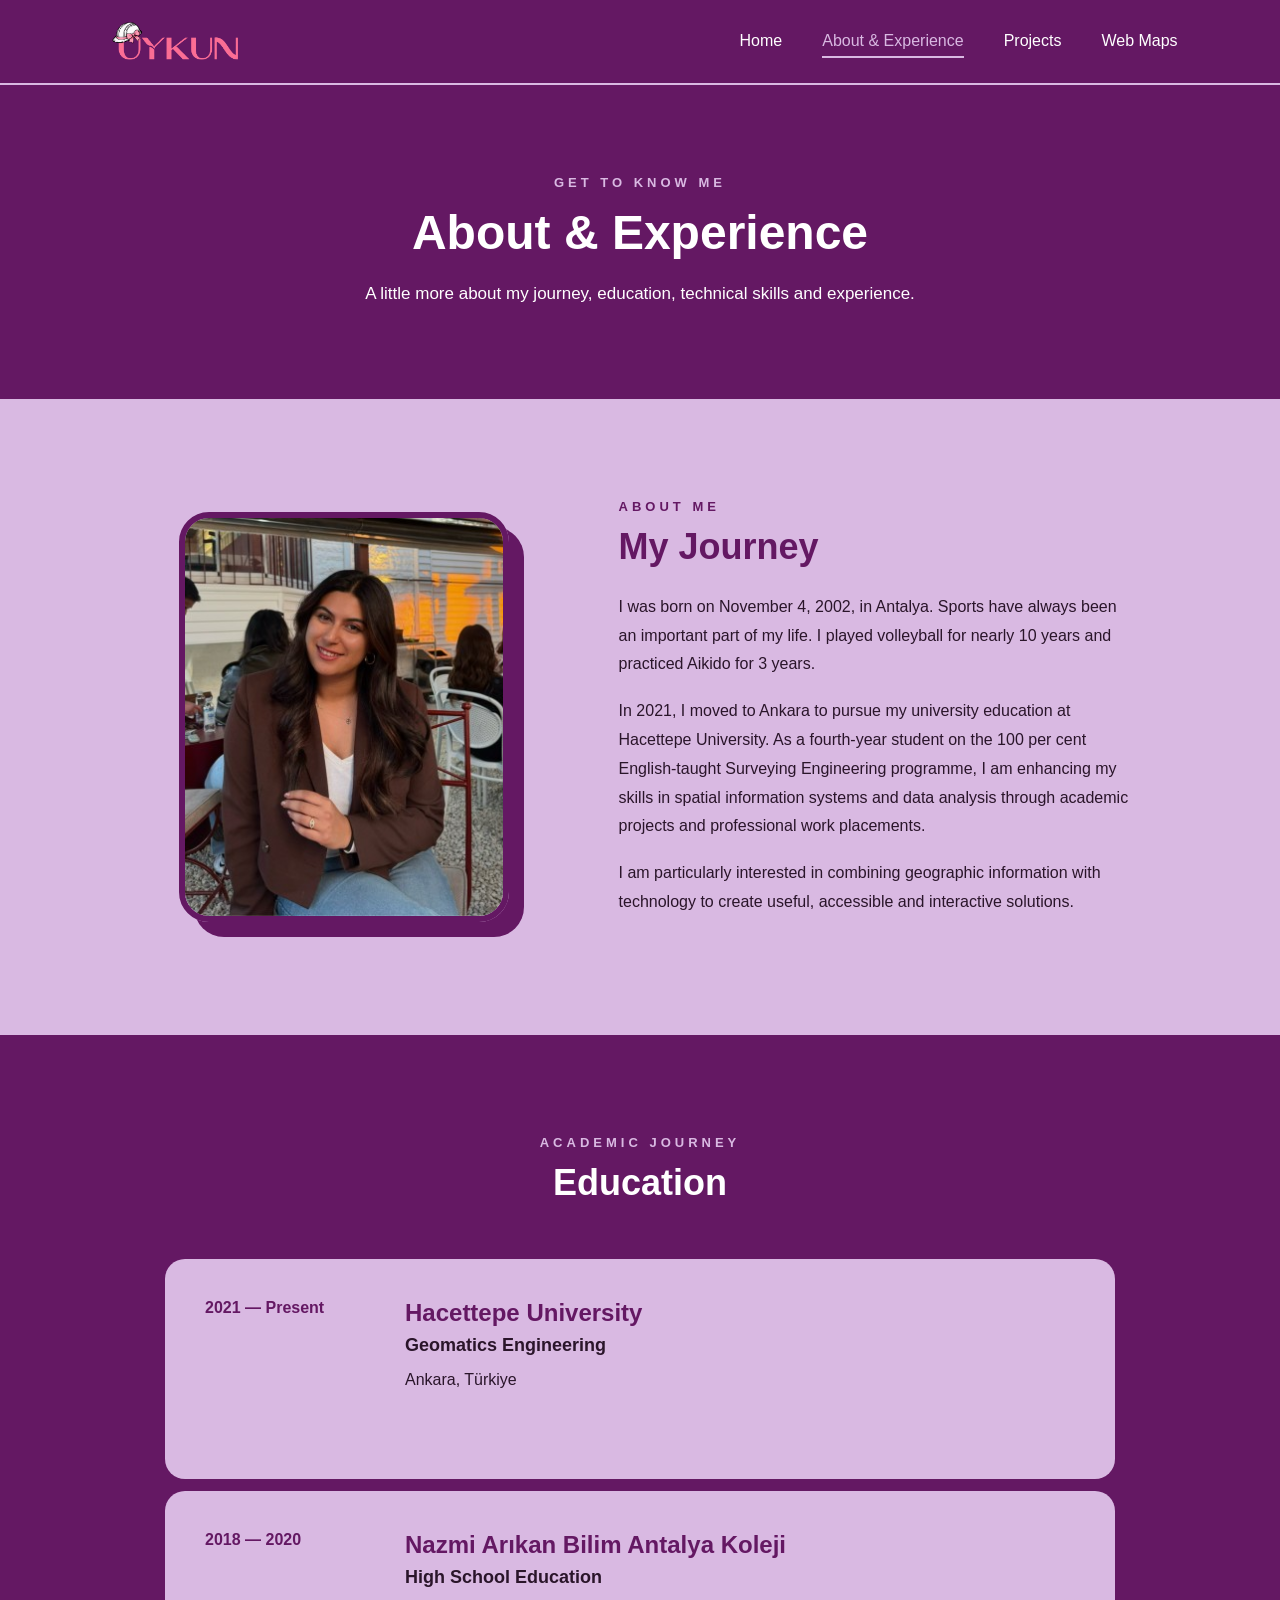
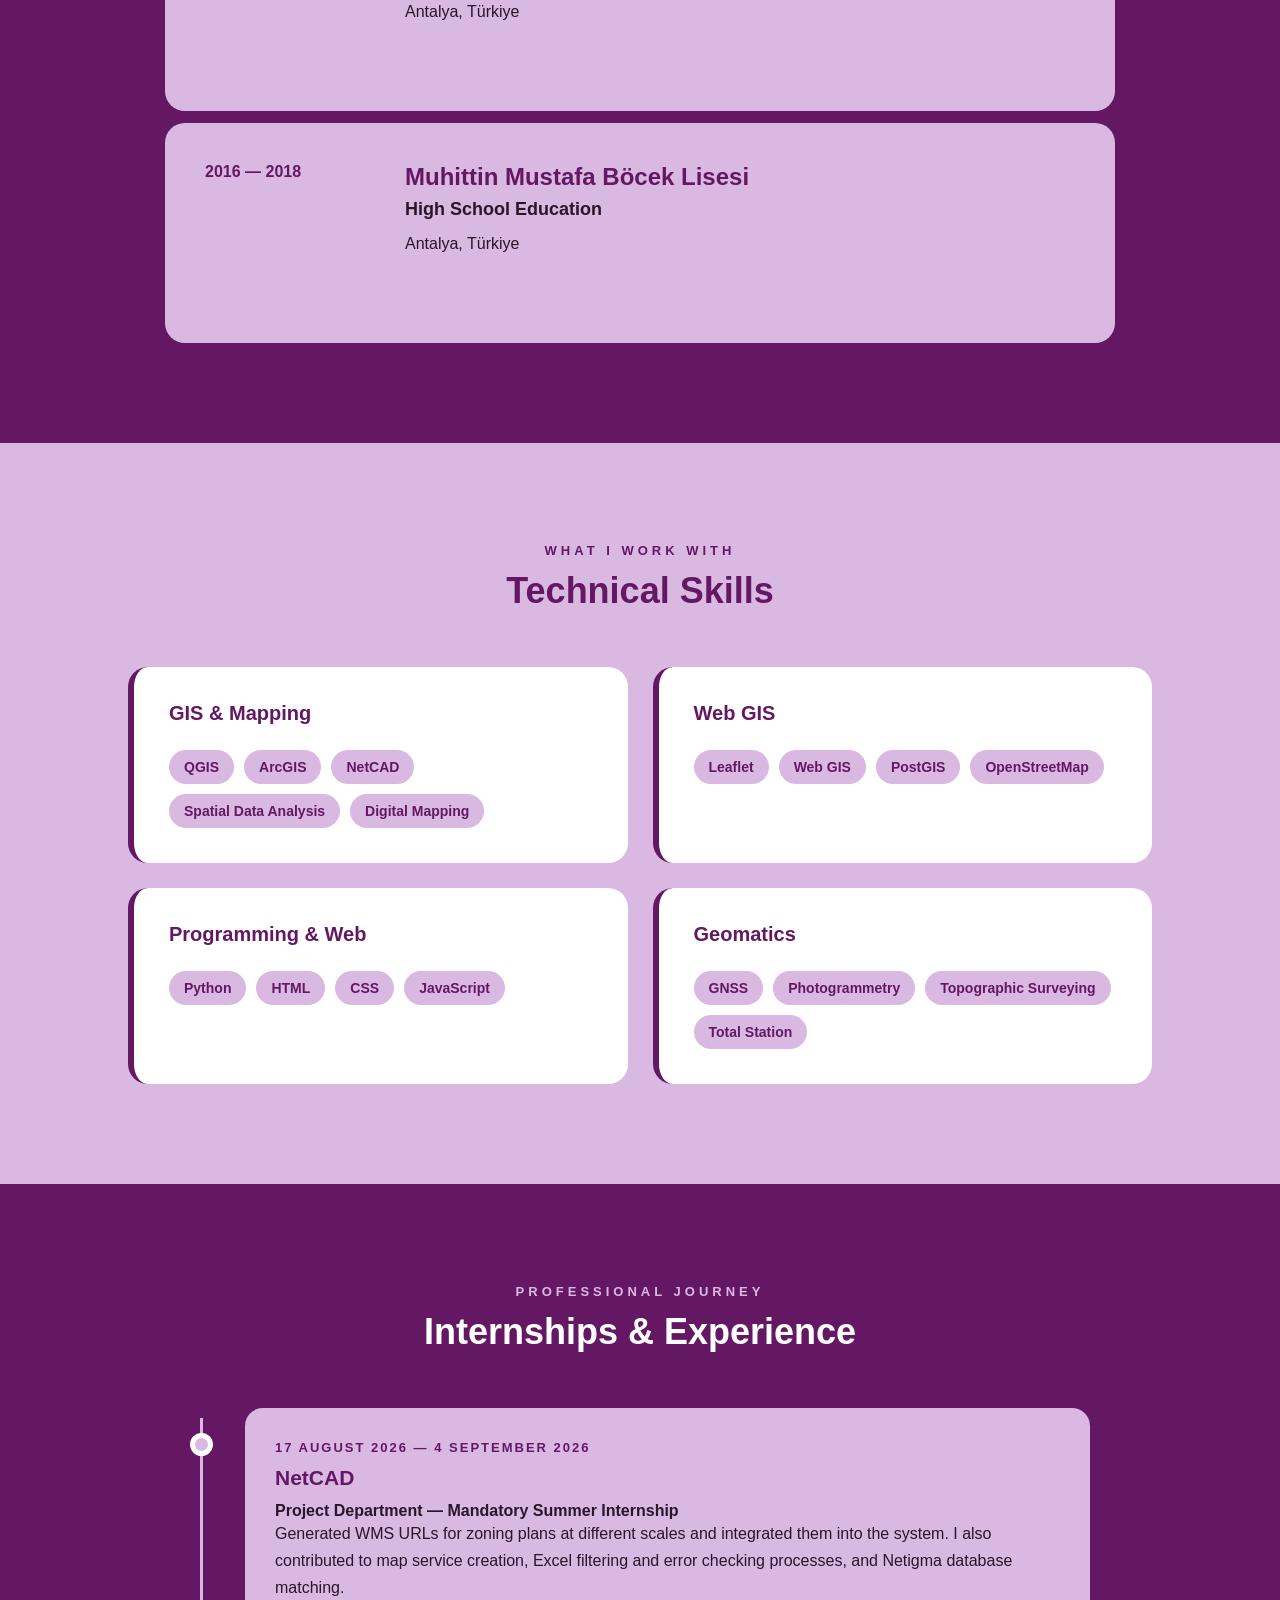
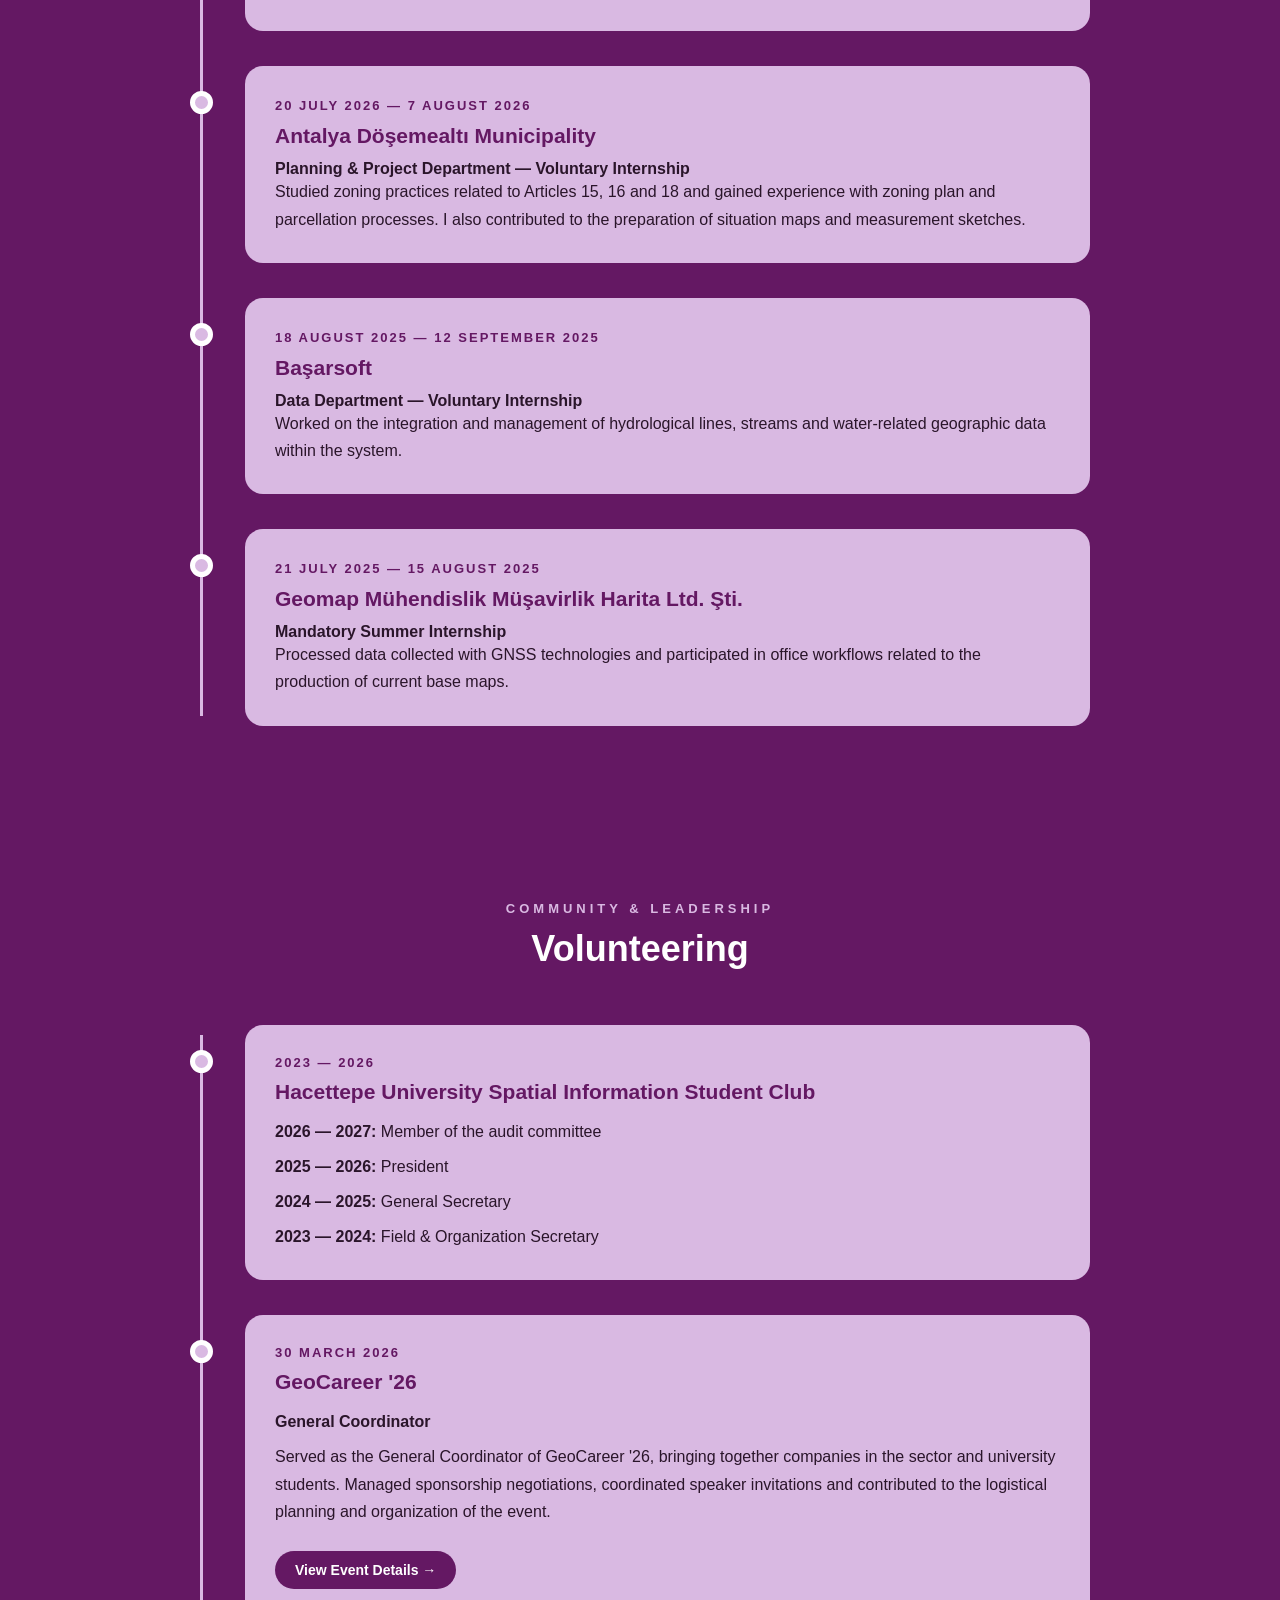
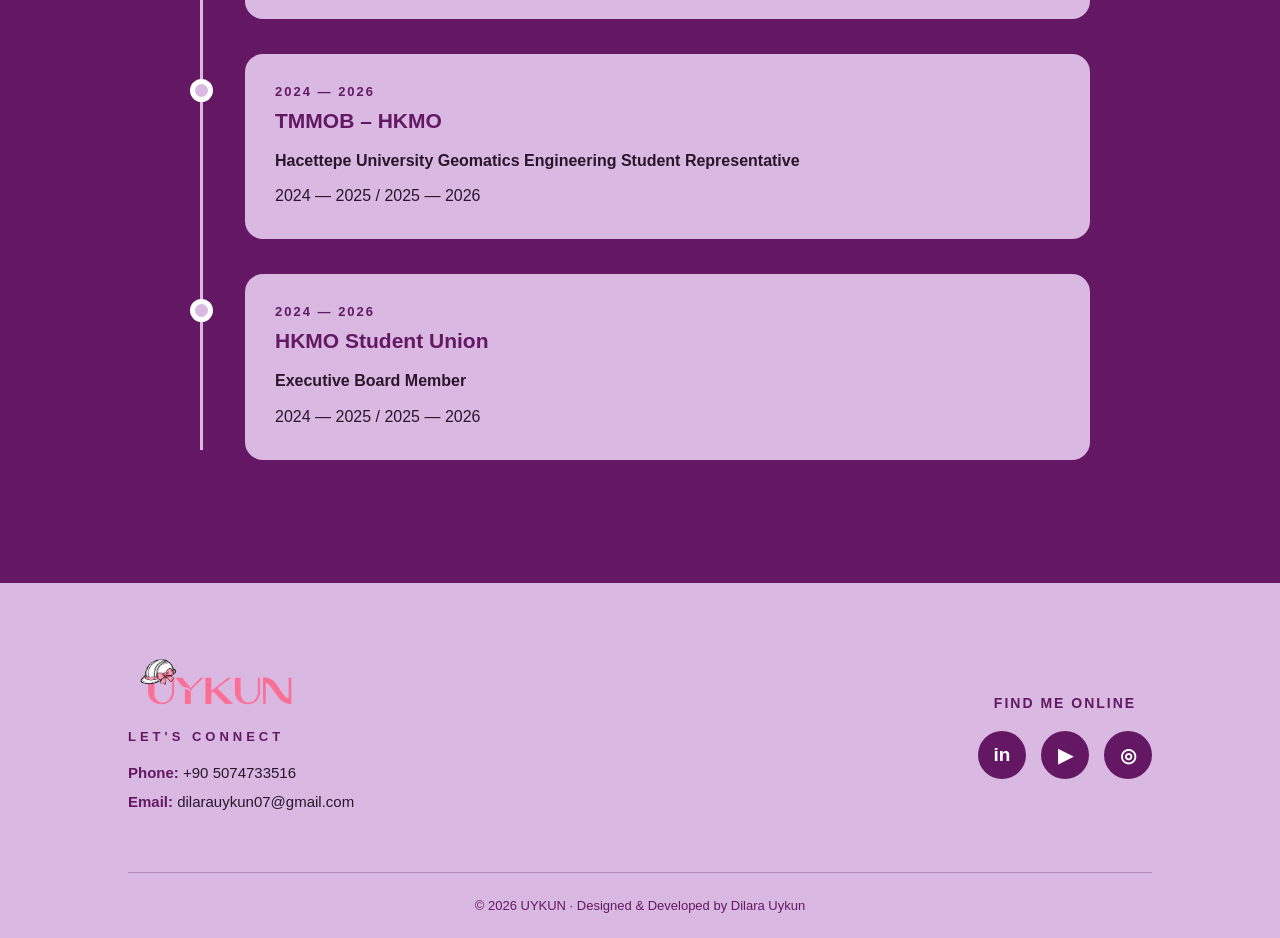
==== commit 9d27cb4e: "Add custom UYKUN logo to navbar and footer" ====
--- a/about.html
+++ b/about.html
@@ -19,7 +19,11 @@
 
     <nav class="navbar">
 
-    <a href="index.html" class="logo">UYKUN</a>
+    <a href="index.html" class="logo">
+    <img src="images/uykun-logo.png"
+         alt="UYKUN Logo"
+         class="navbar-logo">
+</a>
 
     <ul class="nav-links">
         <li><a href="index.html">Home</a></li>
@@ -561,7 +565,13 @@
         <!-- LEFT SIDE -->
         <div class="footer-left">
 
-            <h2>UYKUN</h2>
+            <a href="index.html" class="footer-logo-link">
+    <img
+        src="images/uykun-logo.png"
+        alt="UYKUN Logo"
+        class="footer-logo"
+    >
+</a>
 
             <p class="footer-title">LET'S CONNECT</p>
 
--- a/css/style.css
+++ b/css/style.css
@@ -5636,4 +5636,59 @@
         border-radius: 14px;
     }
 
+}
+/* =========================================================
+   UYKUN NAVBAR LOGO
+========================================================= */
+
+.navbar .logo {
+    display: flex;
+    align-items: center;
+    padding: 0;
+    text-decoration: none;
+}
+
+.navbar-logo {
+    display: block;
+    width: 150px;
+    height: auto;
+    object-fit: contain;
+    transition: transform 0.3s ease;
+}
+
+.navbar-logo:hover {
+    transform: scale(1.05);
+}
+
+@media (max-width: 600px) {
+    .navbar-logo {
+        width: 120px;
+    }
+}
+/* =========================================================
+   FOOTER UYKUN LOGO
+========================================================= */
+
+.footer-logo-link {
+    display: inline-block;
+    text-decoration: none;
+    margin-bottom: 12px;
+}
+
+.footer-logo {
+    display: block;
+    width: 180px;
+    height: auto;
+    object-fit: contain;
+    transition: transform 0.3s ease;
+}
+
+.footer-logo:hover {
+    transform: scale(1.04);
+}
+
+@media (max-width: 600px) {
+    .footer-logo {
+        width: 150px;
+    }
 }
